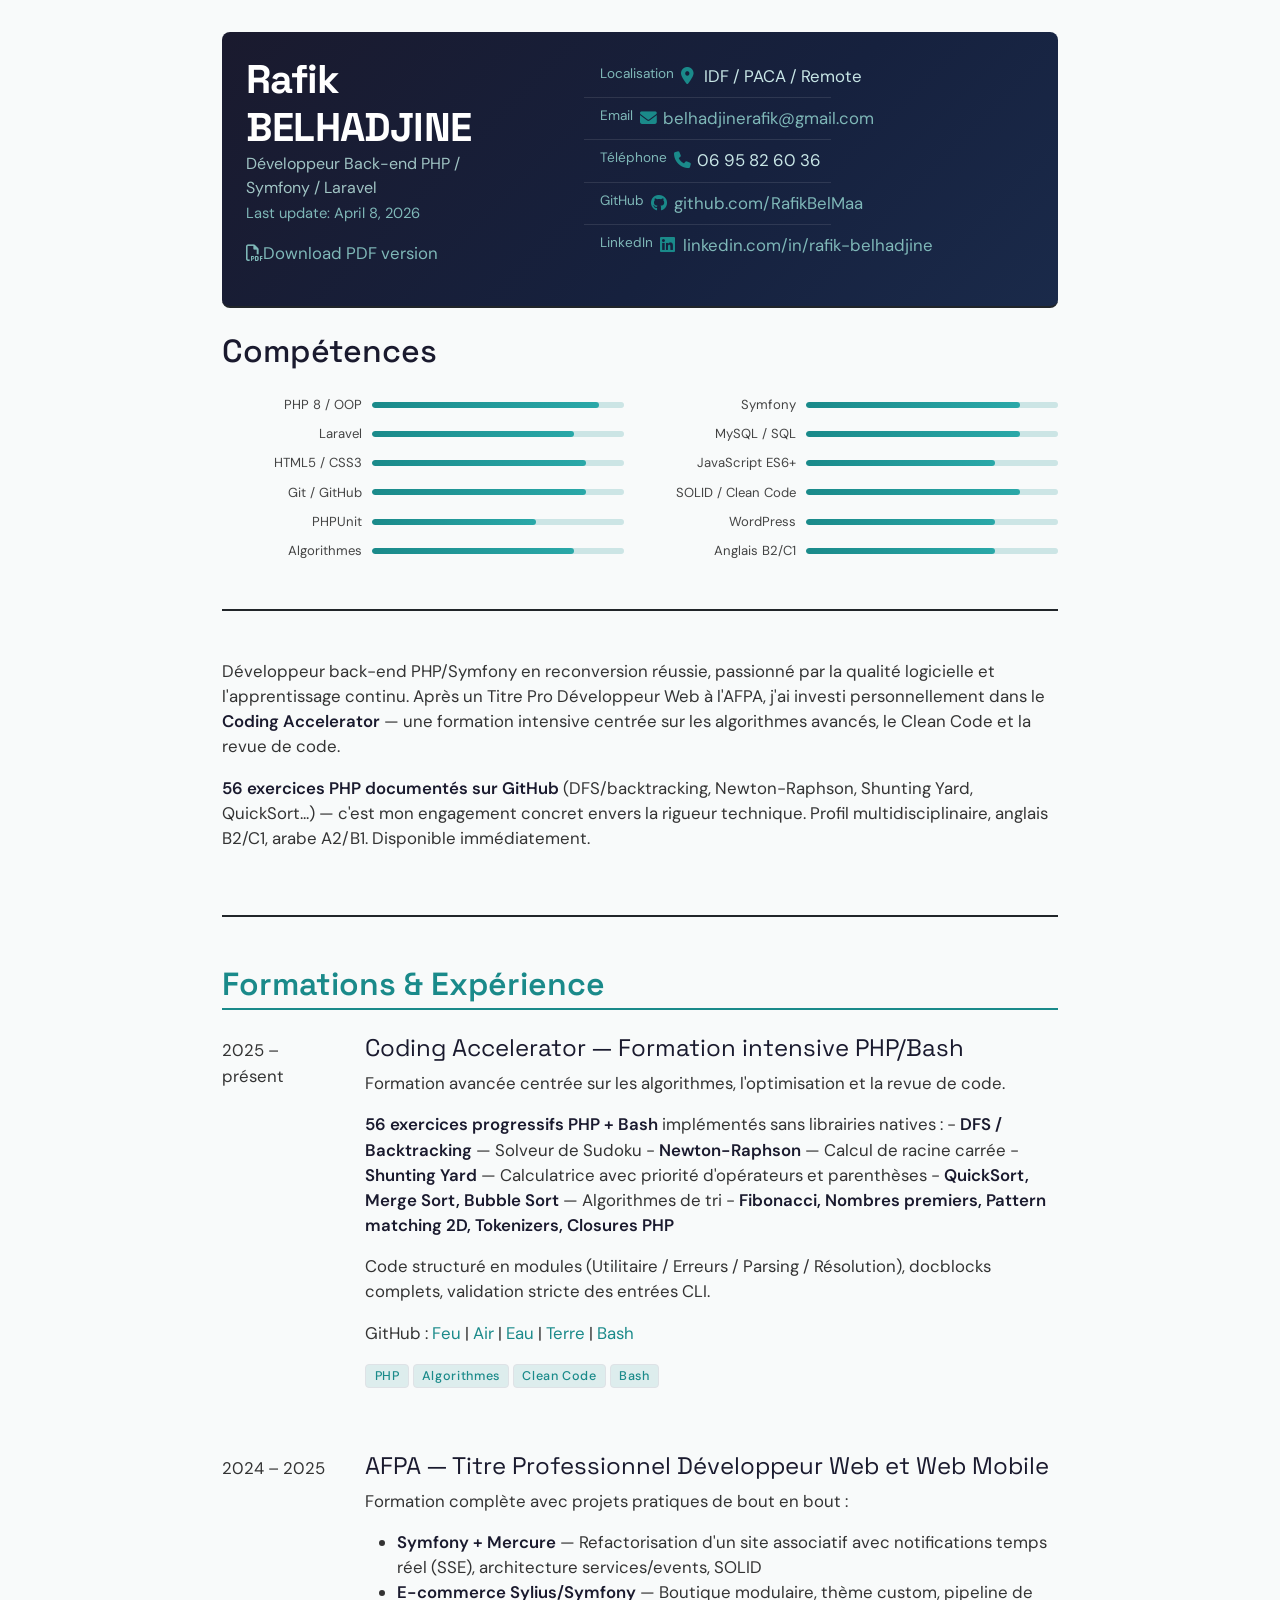
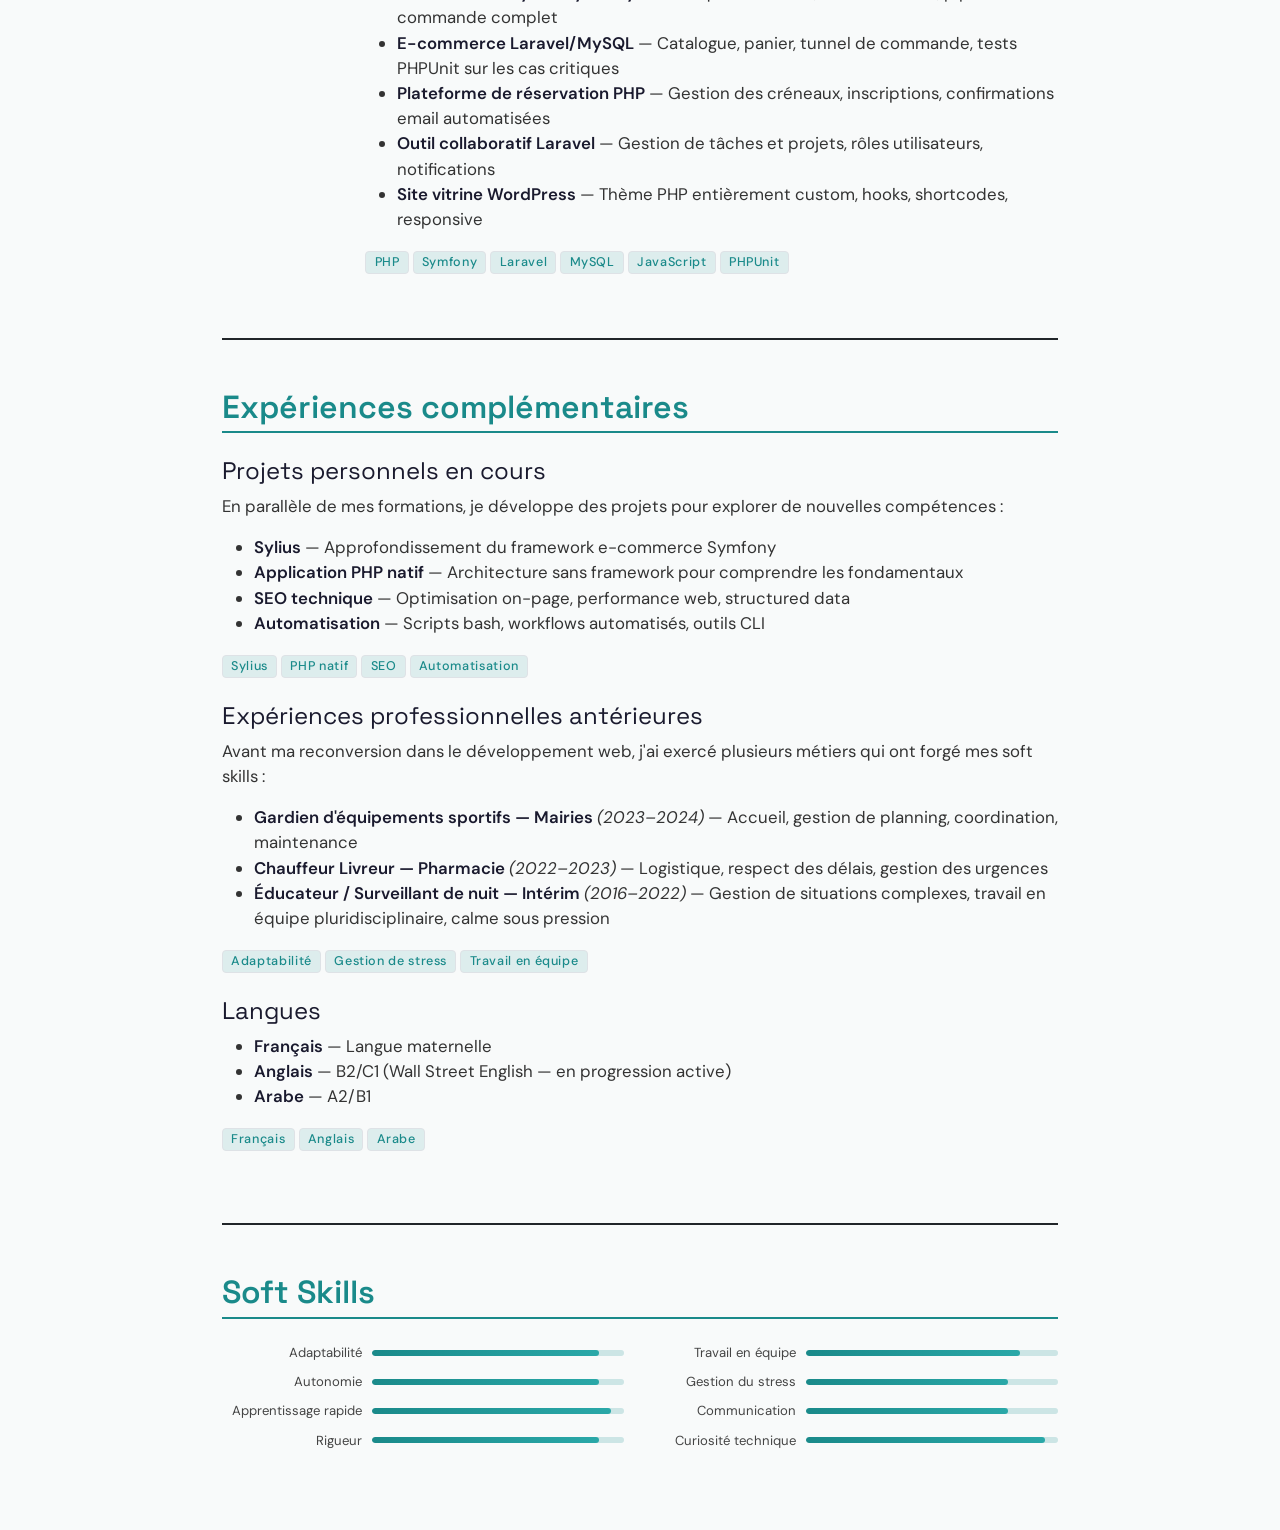
==== index.html @ 793e68f4 "Updates" ====
<!doctype html>
<html lang="en">
<head>
    <meta charset="UTF-8"/>
    <meta name="viewport" content="width=device-width, initial-scale=1">
    <title>Rafik BELHADJINE. Développeur Back-end PHP / Symfony / Laravel</title>
    <link rel="icon" href="data:image/svg+xml,<svg xmlns='http://www.w3.org/2000/svg' viewBox='0 0 100 100'><rect width='100' height='100' rx='18' fill='%231a8a8a'/><text x='50' y='72' font-size='62' font-family='Arial' font-weight='bold' fill='white' text-anchor='middle'>R</text></svg>">
    <link rel="preconnect" href="https://fonts.googleapis.com">
    <link rel="preconnect" href="https://fonts.gstatic.com" crossorigin>
    <link href="https://fonts.googleapis.com/css2?family=Roboto:wght@400;500&display=swap" rel="stylesheet">
    <link rel="stylesheet" href="https://cdn.jsdelivr.net/npm/bootstrap@5.2.0/dist/css/bootstrap.min.css">
    <link rel="stylesheet" href="https://cdnjs.cloudflare.com/ajax/libs/font-awesome/6.1.2/css/all.min.css">
    <link rel="stylesheet" href="styles.css">
    <base target="_blank">
</head>
<body>
<div class="container page">
    <div class="header-section border-bottom border-2 border-print-0 border-dark mb-5 pb-5 pb-print-0 mb-print-1">
        <div class="row">
            <div class="col-print-6 col-12 col-md-4 d-flex justify-content-between flex-column">
                <div>
                    <h1 class="mb-0">Rafik BELHADJINE</h1>
                    <div class="fs-3">Développeur Back-end PHP / Symfony / Laravel</div>
                </div>
                <div>
                    <p>
                        <time datetime="" class="small">Last update: April 8, 2026</time>
                    </p>
                    <p>
                        <span class="screen"><a href="rafik-belhadjine.developpeur-back-end-php-symfony-laravel.pdf"><i class="far fa-file-pdf"></i>Download PDF version</a></span>
                        <span class="print">Up-to-date version of CV is available at <a href="https://RafikBelMaa.github.io/cv-template"
                                                                                        class="text-nowrap"><i
                            class="fab fa-github" aria-hidden="true"></i>https://RafikBelMaa.github.io/cv-template</a></span>
                    </p>
                </div>
            </div>
            <div class="col-print-6 col-12 col-md-5 offset-lg-1 col-lg-4">
                <ul class="list-group list-group-flush">
                    <li class="list-group-item d-flex justify-content-between align-items-start">
                        <span class="text-nowrap">Localisation</span>
                        <span class="text-nowrap"><i class="fa fa-map-marker-alt fact-icon"></i>IDF / PACA / Remote</span>
                    </li>
                    <li class="list-group-item d-flex justify-content-between align-items-start">
                        <span class="text-nowrap">Email</span>
                        <span class="text-nowrap"><a href="mailto:belhadjinerafik@gmail.com"><i class="fa fa-envelope fact-icon"></i>belhadjinerafik@gmail.com</a></span>
                    </li>
                    <li class="list-group-item d-flex justify-content-between align-items-start">
                        <span class="text-nowrap">Téléphone</span>
                        <span class="text-nowrap"><i class="fa fa-phone fact-icon"></i>06 95 82 60 36</span>
                    </li>
                    <li class="list-group-item d-flex justify-content-between align-items-start">
                        <span class="text-nowrap">GitHub</span>
                        <span class="text-nowrap"><a href="https://github.com/RafikBelMaa"><i class="fa-brands fa-github fact-icon"></i>github.com/RafikBelMaa</a></span>
                    </li>
                    <li class="list-group-item d-flex justify-content-between align-items-start">
                        <span class="text-nowrap">LinkedIn</span>
                        <span class="text-nowrap"><a href="https://linkedin.com/in/rafik-belhadjine"><i class="fa-brands fa-linkedin fact-icon"></i>linkedin.com/in/rafik-belhadjine</a></span>
                    </li>
                </ul>
            </div>
        </div>
    </div>

    <div class="border-bottom border-2 border-print-0 border-dark mb-5 pb-5 pb-print-0 mb-print-1">
        <h3 class="h2 screen mb-4">Compétences</h3>
        <div class="soft-skills-grid">
            <div class="soft-skill-item">
                <small>PHP 8 / OOP</small>
                <div class="skills">
                    <div class="skills-bar" style="width: 90%"></div>
                </div>
            </div>
            <div class="soft-skill-item">
                <small>Symfony</small>
                <div class="skills">
                    <div class="skills-bar" style="width: 85%"></div>
                </div>
            </div>
            <div class="soft-skill-item">
                <small>Laravel</small>
                <div class="skills">
                    <div class="skills-bar" style="width: 80%"></div>
                </div>
            </div>
            <div class="soft-skill-item">
                <small>MySQL / SQL</small>
                <div class="skills">
                    <div class="skills-bar" style="width: 85%"></div>
                </div>
            </div>
            <div class="soft-skill-item">
                <small>HTML5 / CSS3</small>
                <div class="skills">
                    <div class="skills-bar" style="width: 85%"></div>
                </div>
            </div>
            <div class="soft-skill-item">
                <small>JavaScript ES6+</small>
                <div class="skills">
                    <div class="skills-bar" style="width: 75%"></div>
                </div>
            </div>
            <div class="soft-skill-item">
                <small>Git / GitHub</small>
                <div class="skills">
                    <div class="skills-bar" style="width: 85%"></div>
                </div>
            </div>
            <div class="soft-skill-item">
                <small>SOLID / Clean Code</small>
                <div class="skills">
                    <div class="skills-bar" style="width: 85%"></div>
                </div>
            </div>
            <div class="soft-skill-item">
                <small>PHPUnit</small>
                <div class="skills">
                    <div class="skills-bar" style="width: 65%"></div>
                </div>
            </div>
            <div class="soft-skill-item">
                <small>WordPress</small>
                <div class="skills">
                    <div class="skills-bar" style="width: 75%"></div>
                </div>
            </div>
            <div class="soft-skill-item">
                <small>Algorithmes</small>
                <div class="skills">
                    <div class="skills-bar" style="width: 80%"></div>
                </div>
            </div>
            <div class="soft-skill-item">
                <small>Anglais B2/C1</small>
                <div class="skills">
                    <div class="skills-bar" style="width: 75%"></div>
                </div>
            </div>
        </div>
    </div>

    <div class="border-bottom border-2 border-print-0 border-dark mb-5 pb-5 pb-print-0 mb-print-1">
        <p>Développeur back-end PHP/Symfony en reconversion réussie, passionné par la qualité logicielle et l&#39;apprentissage continu.
Après un Titre Pro Développeur Web à l&#39;AFPA, j&#39;ai investi personnellement dans le <strong>Coding Accelerator</strong> — une formation intensive centrée sur les algorithmes avancés, le Clean Code et la revue de code.</p>

<p><strong>56 exercices PHP documentés sur GitHub</strong> (DFS/backtracking, Newton-Raphson, Shunting Yard, QuickSort...) — c&#39;est mon engagement concret envers la rigueur technique.
Profil multidisciplinaire, anglais B2/C1, arabe A2/B1. Disponible immédiatement.</p>
    </div>

    <div class="border-bottom border-2 border-print-0 border-dark mb-5 pb-5 pb-print-0 mb-print-1">
        <h2 class="mb-4">Formations &amp; Expérience</h2>
        <div class="row d-block d-md-flex mb-5">
            <div class="col-md-2 pt-1">
                2025 – présent
            </div>
            <div class="col-md-10">
                <h3 class="fs-4 fw-normal">Coding Accelerator — Formation intensive PHP/Bash</h3>

                <div><p>Formation avancée centrée sur les algorithmes, l&#39;optimisation et la revue de code.</p>

<p><strong>56 exercices progressifs PHP + Bash</strong> implémentés sans librairies natives :
- <strong>DFS / Backtracking</strong> — Solveur de Sudoku
- <strong>Newton-Raphson</strong> — Calcul de racine carrée
- <strong>Shunting Yard</strong> — Calculatrice avec priorité d&#39;opérateurs et parenthèses
- <strong>QuickSort, Merge Sort, Bubble Sort</strong> — Algorithmes de tri
- <strong>Fibonacci, Nombres premiers, Pattern matching 2D, Tokenizers, Closures PHP</strong></p>

<p>Code structuré en modules (Utilitaire / Erreurs / Parsing / Résolution), docblocks complets, validation stricte des entrées CLI.</p>

<p>GitHub : <a href="https://github.com/RafikBelMaa/Feu">Feu</a> | <a href="https://github.com/RafikBelMaa/ca_epreuve_air">Air</a> | <a href="https://github.com/RafikBelMaa/ca_epreuve_eau">Eau</a> | <a href="https://github.com/RafikBelMaa/ca_epreuve_terre">Terre</a> | <a href="https://github.com/RafikBelMaa/ca_shellscripts">Bash</a></p></div>

                <p>
                    <span class="badge text-body border border-1">PHP</span>
                    <span class="badge text-body border border-1">Algorithmes</span>
                    <span class="badge text-body border border-1">Clean Code</span>
                    <span class="badge text-body border border-1">Bash</span>
                </p>
            </div>
        </div>
        <div class="row d-block d-md-flex">
            <div class="col-md-2 pt-1">
                2024 – 2025
            </div>
            <div class="col-md-10">
                <h3 class="fs-4 fw-normal">AFPA — Titre Professionnel Développeur Web et Web Mobile</h3>

                <div><p>Formation complète avec projets pratiques de bout en bout :</p>

<ul><li><strong>Symfony + Mercure</strong> — Refactorisation d&#39;un site associatif avec notifications temps réel (SSE), architecture services/events, SOLID</li><li><strong>E-commerce Sylius/Symfony</strong> — Boutique modulaire, thème custom, pipeline de commande complet</li><li><strong>E-commerce Laravel/MySQL</strong> — Catalogue, panier, tunnel de commande, tests PHPUnit sur les cas critiques</li><li><strong>Plateforme de réservation PHP</strong> — Gestion des créneaux, inscriptions, confirmations email automatisées</li><li><strong>Outil collaboratif Laravel</strong> — Gestion de tâches et projets, rôles utilisateurs, notifications</li><li><strong>Site vitrine WordPress</strong> — Thème PHP entièrement custom, hooks, shortcodes, responsive</li></ul></div>

                <p>
                    <span class="badge text-body border border-1">PHP</span>
                    <span class="badge text-body border border-1">Symfony</span>
                    <span class="badge text-body border border-1">Laravel</span>
                    <span class="badge text-body border border-1">MySQL</span>
                    <span class="badge text-body border border-1">JavaScript</span>
                    <span class="badge text-body border border-1">PHPUnit</span>
                </p>
            </div>
        </div>
    </div>

    <div class="border-bottom border-2 border-print-0 border-dark mb-5 pb-5 pb-print-0 mb-print-1">
        <h2 class="mb-4">Expériences complémentaires</h2>

        <div class="mb-4">
            <h3 class="fs-4 fw-normal">Projets personnels en cours</h3>

            <p>En parallèle de mes formations, je développe des projets pour explorer de nouvelles compétences :</p>

<ul><li><strong>Sylius</strong> — Approfondissement du framework e-commerce Symfony</li><li><strong>Application PHP natif</strong> — Architecture sans framework pour comprendre les fondamentaux</li><li><strong>SEO technique</strong> — Optimisation on-page, performance web, structured data</li><li><strong>Automatisation</strong> — Scripts bash, workflows automatisés, outils CLI</li></ul>

            <div>
                <span class="badge text-body border border-1">Sylius</span>
                <span class="badge text-body border border-1">PHP natif</span>
                <span class="badge text-body border border-1">SEO</span>
                <span class="badge text-body border border-1">Automatisation</span>
            </div>
        </div>
        <div class="mb-4">
            <h3 class="fs-4 fw-normal">Expériences professionnelles antérieures</h3>

            <p>Avant ma reconversion dans le développement web, j&#39;ai exercé plusieurs métiers qui ont forgé mes soft skills :</p>

<ul><li><strong>Gardien d&#39;équipements sportifs — Mairies</strong> <em>(2023–2024)</em> — Accueil, gestion de planning, coordination, maintenance</li><li><strong>Chauffeur Livreur — Pharmacie</strong> <em>(2022–2023)</em> — Logistique, respect des délais, gestion des urgences</li><li><strong>Éducateur / Surveillant de nuit — Intérim</strong> <em>(2016–2022)</em> — Gestion de situations complexes, travail en équipe pluridisciplinaire, calme sous pression</li></ul>

            <div>
                <span class="badge text-body border border-1">Adaptabilité</span>
                <span class="badge text-body border border-1">Gestion de stress</span>
                <span class="badge text-body border border-1">Travail en équipe</span>
            </div>
        </div>
        <div class="mb-4">
            <h3 class="fs-4 fw-normal">Langues</h3>

            <ul><li><strong>Français</strong> — Langue maternelle</li><li><strong>Anglais</strong> — B2/C1 (Wall Street English — en progression active)</li><li><strong>Arabe</strong> — A2/B1</li></ul>

            <div>
                <span class="badge text-body border border-1">Français</span>
                <span class="badge text-body border border-1">Anglais</span>
                <span class="badge text-body border border-1">Arabe</span>
            </div>
        </div>
    </div>

    <h2 class="mb-4">Soft Skills</h2>
    <div class="soft-skills-grid mb-5">
        <div class="soft-skill-item">
            <small>Adaptabilité</small>
            <div class="skills">
                <div class="skills-bar" style="width: 90%"></div>
            </div>
        </div>
        <div class="soft-skill-item">
            <small>Travail en équipe</small>
            <div class="skills">
                <div class="skills-bar" style="width: 85%"></div>
            </div>
        </div>
        <div class="soft-skill-item">
            <small>Autonomie</small>
            <div class="skills">
                <div class="skills-bar" style="width: 90%"></div>
            </div>
        </div>
        <div class="soft-skill-item">
            <small>Gestion du stress</small>
            <div class="skills">
                <div class="skills-bar" style="width: 80%"></div>
            </div>
        </div>
        <div class="soft-skill-item">
            <small>Apprentissage rapide</small>
            <div class="skills">
                <div class="skills-bar" style="width: 95%"></div>
            </div>
        </div>
        <div class="soft-skill-item">
            <small>Communication</small>
            <div class="skills">
                <div class="skills-bar" style="width: 80%"></div>
            </div>
        </div>
        <div class="soft-skill-item">
            <small>Rigueur</small>
            <div class="skills">
                <div class="skills-bar" style="width: 90%"></div>
            </div>
        </div>
        <div class="soft-skill-item">
            <small>Curiosité technique</small>
            <div class="skills">
                <div class="skills-bar" style="width: 95%"></div>
            </div>
        </div>
    </div>
</div>
</body>
</html>
---- styles.css ----
/* =====================================================
   Rafik BELHADJINE — CV en ligne
   Couleurs : Teal #1a8a8a + Violet #6b35b8 + Dark header
   ===================================================== */

@import url('https://fonts.googleapis.com/css2?family=Space+Grotesk:wght@400;600;700&family=DM+Sans:wght@300;400;500;600&display=swap');

:root {
    --bs-font-sans-serif: 'DM Sans', 'Roboto', sans-serif;
    --bs-body-font-weight: 400;
    --bs-body-color: #333333;
    --bs-body-color-rgb: 51, 51, 51;
    --light-color: #c8e6e6;
    --dark-color: #1a8a8a;
    --bs-primary: #1a8a8a;
    --bs-body-font-size: 1.05rem;
    --accent-gradient: linear-gradient(135deg, #1a8a8a, #6b35b8);
}

/* === TYPOGRAPHIE === */
h1 {
    font-family: 'Space Grotesk', sans-serif;
    font-weight: 700;
    letter-spacing: -0.02em;
}

h2 {
    font-family: 'Space Grotesk', sans-serif;
    font-weight: 600;
    color: #1a8a8a !important;
    border-bottom: 2px solid #1a8a8a;
    padding-bottom: 0.3rem;
}

h3 {
    font-family: 'Space Grotesk', sans-serif;
    font-weight: 600;
    color: #1a1a2e !important;
}

h4 {
    color: #6b35b8 !important;
    font-weight: 500;
}

/* === HEADER — DARK BACKGROUND === */
.header-section {
    background: linear-gradient(135deg, #1a1a2e 0%, #16213e 60%, #1a2a4a 100%) !important;
    border-radius: 8px !important;
    padding: 1.5rem !important;
    margin-bottom: 1.5rem !important;
}

/* Nom dans le header */
.header-section h1 {
    color: #ffffff !important;
}

/* Titre sous le nom (fs-3) */
.header-section .fs-3 {
    color: #a0c4c4 !important;
    font-size: 1rem !important;
}

/* Liens et texte dans le header */
.header-section p,
.header-section .small,
.header-section a {
    color: #7fb8b8 !important;
}

/* Facts dans le header */
.header-section .list-group-item {
    background: transparent !important;
    border-color: rgba(255,255,255,0.1) !important;
    color: #c8e6e6;
}

.header-section .list-group-item .text-nowrap:first-child {
    color: #7fb8b8;
    font-size: 0.85rem;
}

/* === BARRE DE GRADIENT SOUS LE NOM === */
.header-accent {
    height: 3px;
    background: var(--accent-gradient);
    border-radius: 2px;
    margin: 0.5rem 0 1rem 0;
}

/* === FACTS (contacts) === */
.fact-icon {
    width: 1em;
    color: #1a8a8a;
    margin-left: 0.4rem;
    margin-right: 0.4rem;
}

dt {
    color: #6b35b8;
    font-weight: 600;
    font-size: 0.9rem;
}

dd a {
    color: #1a8a8a !important;
    text-decoration: none;
    transition: color 0.2s;
}

dd a:hover {
    color: #6b35b8 !important;
}

/* === SKILLS BARS === */
.skills {
    flex: 1;
    height: 6px;
    background: #cce5e5;
    border-radius: 3px;
    overflow: hidden;
}

.skills-bar {
    height: 100%;
    background: linear-gradient(to right, #1a8a8a, #2aa8a8);
    border-radius: 3px;
}

/* === SOFT SKILLS GRID === */
.soft-skills-grid {
    display: grid;
    grid-template-columns: repeat(2, 1fr);
    gap: 0.6rem 2rem;
}

.soft-skill-item {
    display: flex;
    align-items: center;
    gap: 0.6rem;
}

.soft-skill-item small {
    min-width: 140px;
    text-align: right;
    font-size: 0.82rem;
    color: #444;
}

/* === BADGES (skill tags) === */
.badge {
    font-weight: 500;
    letter-spacing: 0.04rem;
    background-color: rgba(26, 138, 138, 0.12) !important;
    color: #1a8a8a !important;
    border: 1px solid rgba(26, 138, 138, 0.3);
    border-radius: 4px;
}

/* === LINKS === */
a {
    color: #1a8a8a;
    text-decoration: none;
    word-break: break-word;
}

a:hover {
    color: #6b35b8;
    text-decoration: underline;
}

/* === CARDS === */
.card {
    border: none !important;
    border-left: 3px solid #1a8a8a !important;
    border-radius: 6px !important;
    box-shadow: 0 1px 6px rgba(26, 138, 138, 0.08);
    margin-bottom: 1rem;
}

/* === PERIOD (dates) === */
.text-muted {
    color: #6b35b8 !important;
    font-weight: 500;
}

/* === BODY === */
body {
    background-color: #f8fafa;
    color: #333;
}

.page {
    max-width: 900px;
    margin: 0 auto;
}

/* === PRINT === */
@media print {
    :root {
        --bs-body-color: #000;
    }

    body {
        font-size: 0.7rem;
        background: white;
    }

    a {
        text-decoration: underline;
    }

    .page {
        min-width: 100%;
    }

    .screen {
        display: none;
    }

    .card {
        border: none !important;
        border-left: 2px solid #1a8a8a !important;
    }

    .card-body {
        padding: 0;
    }

    .badge {
        border: 0.07rem solid #1a8a8a;
        color: #1a8a8a !important;
        background-color: transparent !important;
    }

    h2 {
        color: #1a8a8a !important;
    }

    .col-print-1 {
        flex: 0 0 8.333333%;
        max-width: 8.333333%;
    }

    .col-print-6 {
        flex: 0 0 50%;
        max-width: 50%;
    }

    .border-print-0 {
        border-width: 0 !important;
    }

    .pb-print-0 {
        padding-bottom: 0 !important;
    }

    .mb-print-1 {
        margin-bottom: 1rem !important;
    }
}

@media not print {
    .page {
        padding: 2rem;
    }

    .print {
        display: none;
    }

    h2 {
        margin-top: 2rem;
        margin-bottom: 1rem;
    }

    dt {
        font-weight: 600;
    }

    strong {
        font-weight: 600;
        color: #1a1a2e;
    }
}

@page {
    size: auto;
    margin: 10mm;
}
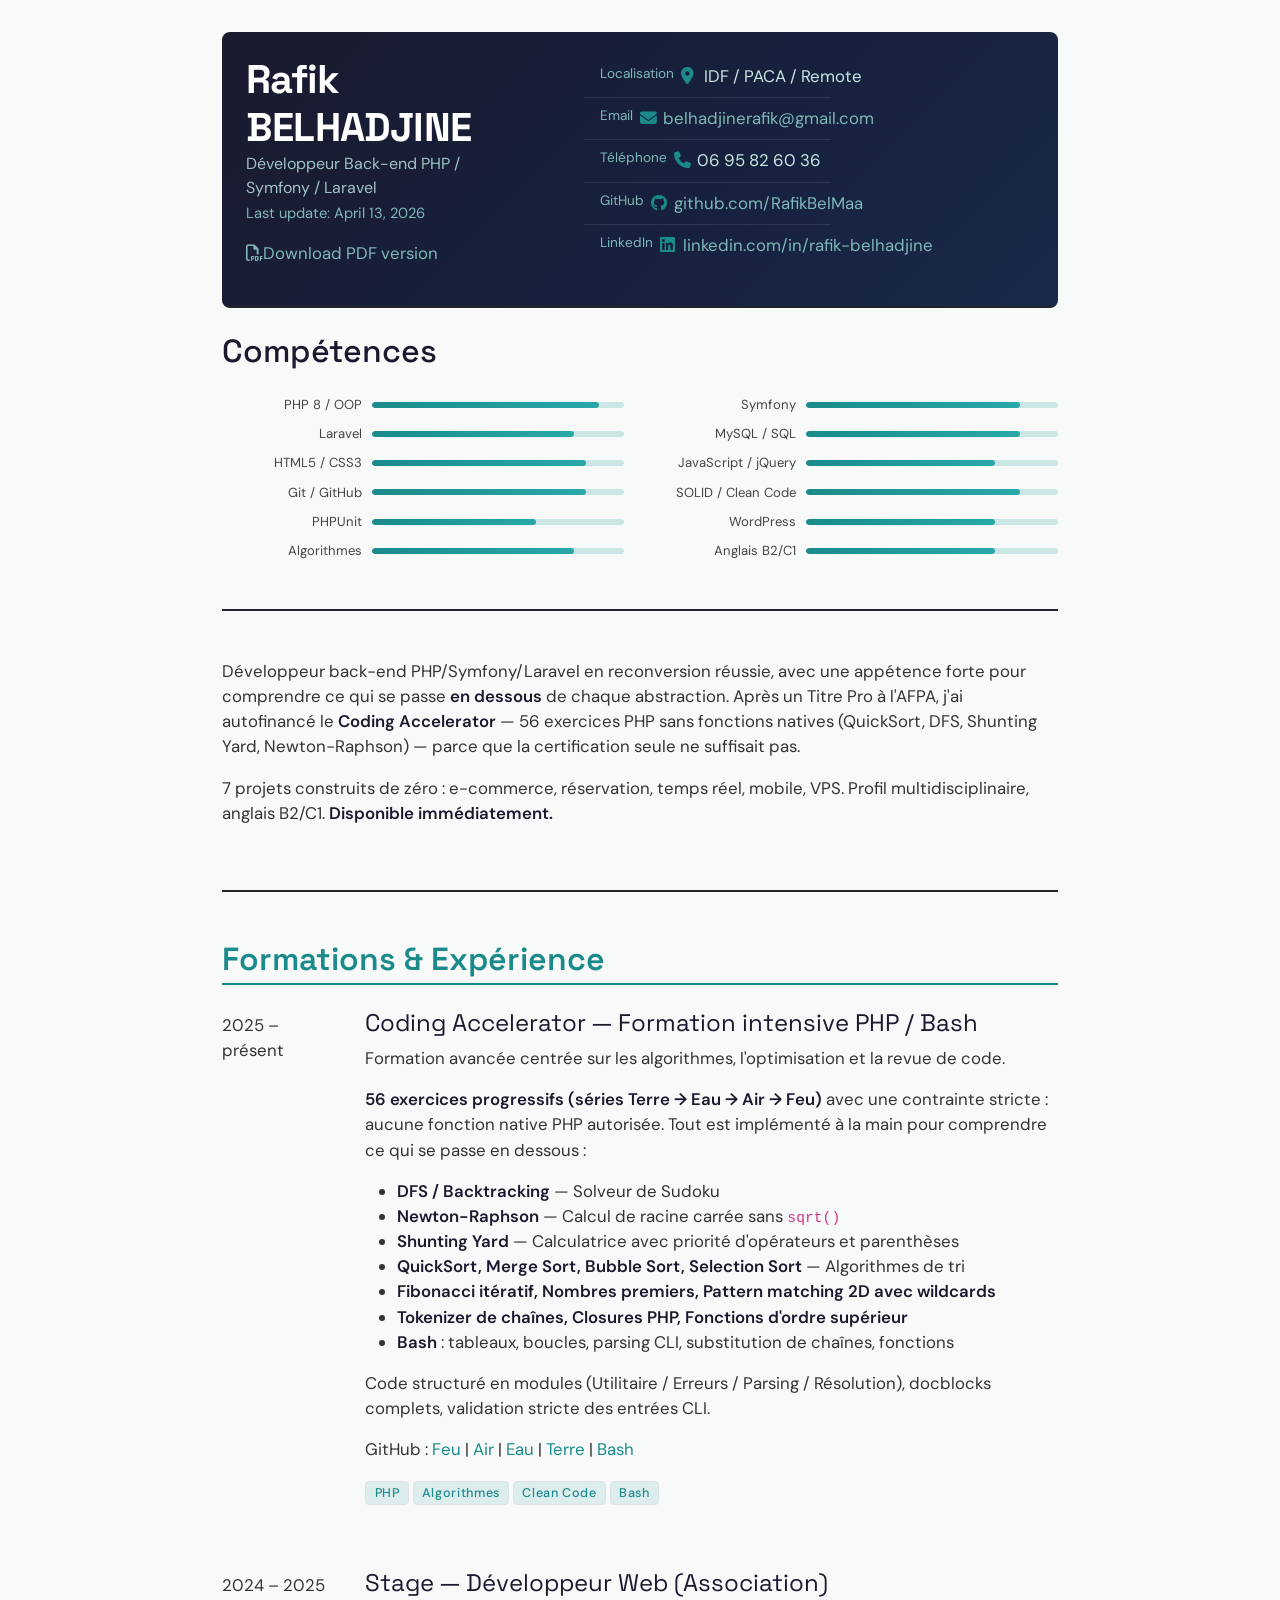
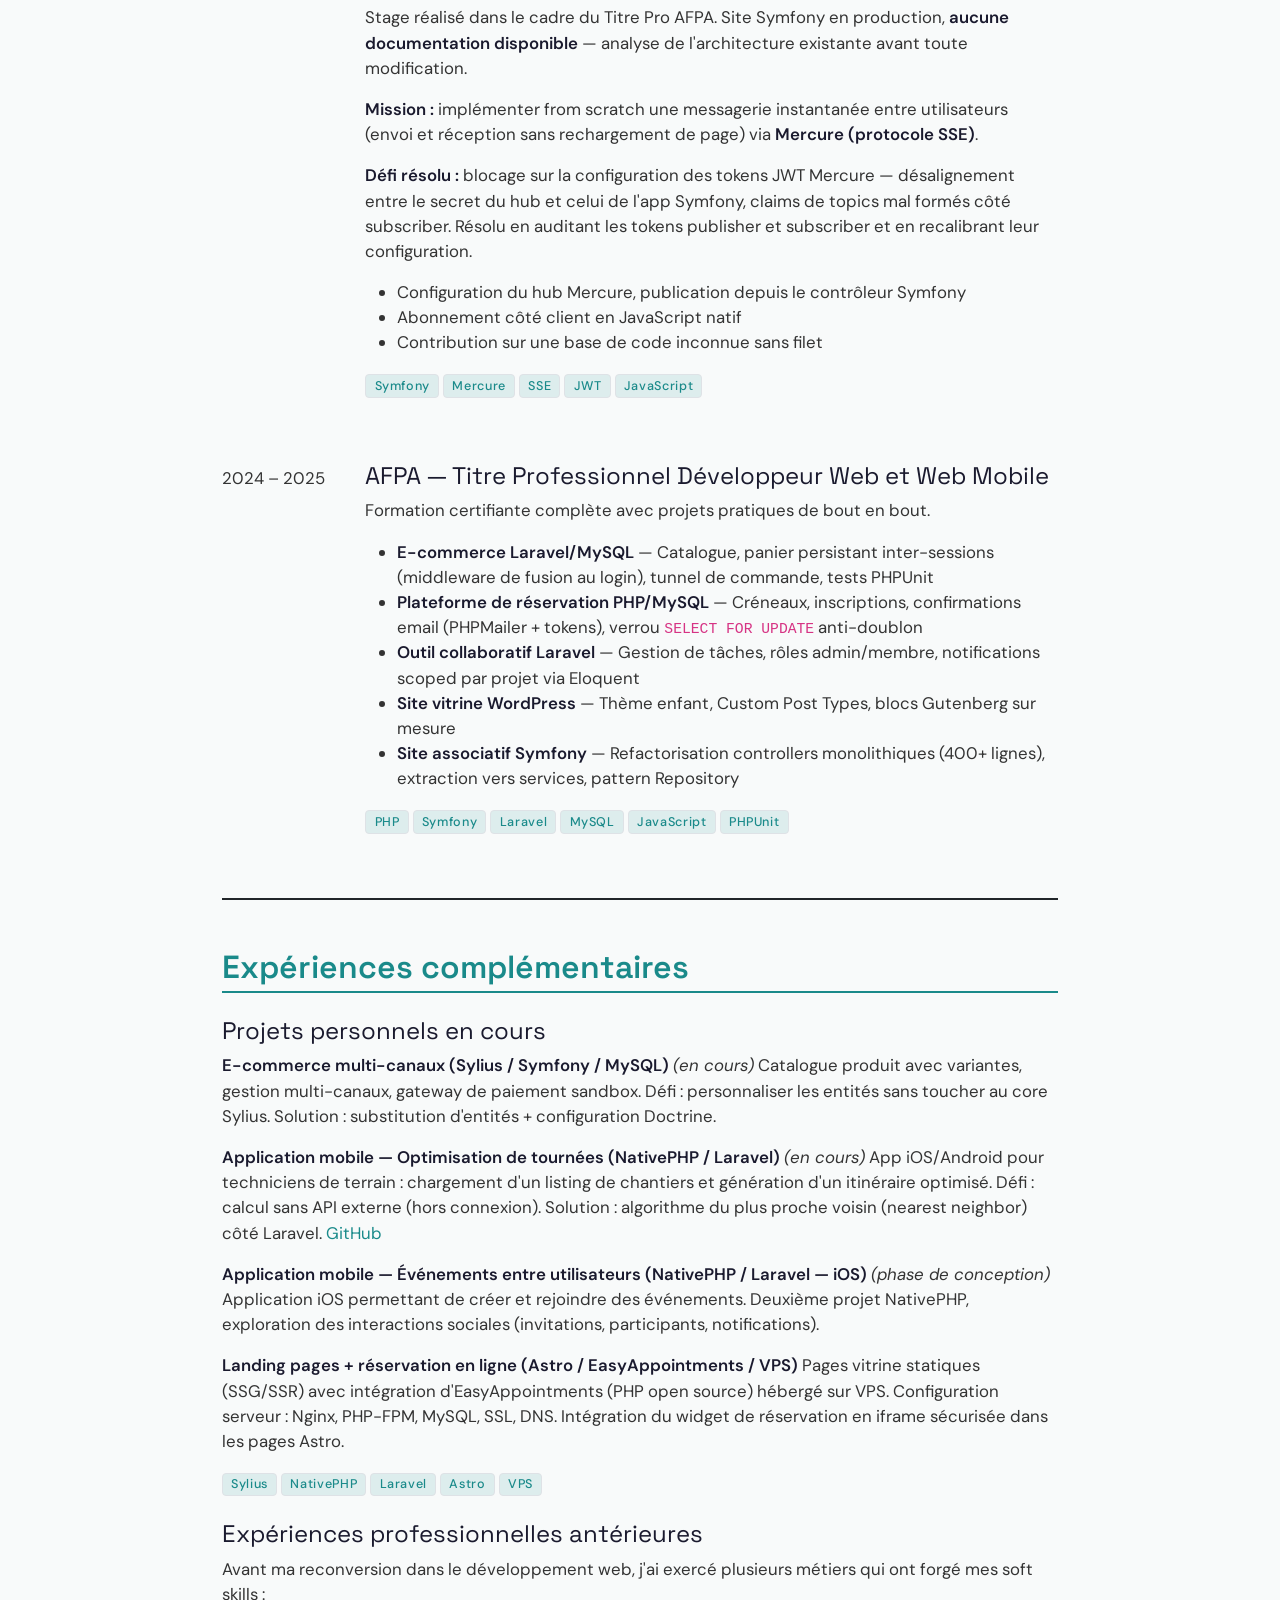
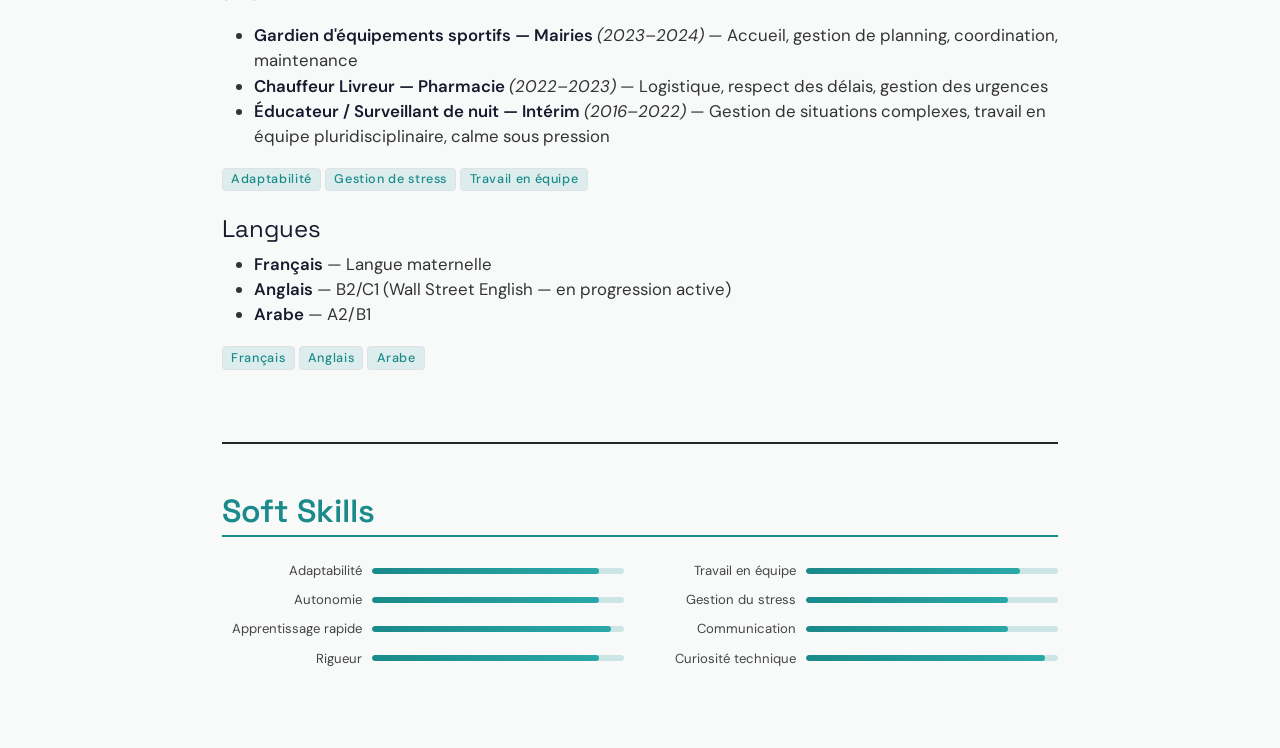
==== commit 7e9fb6d8: "Updates" ====
--- a/index.html
+++ b/index.html
@@ -24,7 +24,7 @@
                 </div>
                 <div>
                     <p>
-                        <time datetime="" class="small">Last update: April 8, 2026</time>
+                        <time datetime="" class="small">Last update: April 13, 2026</time>
                     </p>
                     <p>
                         <span class="screen"><a href="rafik-belhadjine.developpeur-back-end-php-symfony-laravel.pdf"><i class="far fa-file-pdf"></i>Download PDF version</a></span>
@@ -95,7 +95,7 @@
                 </div>
             </div>
             <div class="soft-skill-item">
-                <small>JavaScript ES6+</small>
+                <small>JavaScript / jQuery</small>
                 <div class="skills">
                     <div class="skills-bar" style="width: 75%"></div>
                 </div>
@@ -140,11 +140,10 @@
     </div>
 
     <div class="border-bottom border-2 border-print-0 border-dark mb-5 pb-5 pb-print-0 mb-print-1">
-        <p>Développeur back-end PHP/Symfony en reconversion réussie, passionné par la qualité logicielle et l&#39;apprentissage continu.
-Après un Titre Pro Développeur Web à l&#39;AFPA, j&#39;ai investi personnellement dans le <strong>Coding Accelerator</strong> — une formation intensive centrée sur les algorithmes avancés, le Clean Code et la revue de code.</p>
-
-<p><strong>56 exercices PHP documentés sur GitHub</strong> (DFS/backtracking, Newton-Raphson, Shunting Yard, QuickSort...) — c&#39;est mon engagement concret envers la rigueur technique.
-Profil multidisciplinaire, anglais B2/C1, arabe A2/B1. Disponible immédiatement.</p>
+        <p>Développeur back-end PHP/Symfony/Laravel en reconversion réussie, avec une appétence forte pour comprendre ce qui se passe <strong>en dessous</strong> de chaque abstraction.
+Après un Titre Pro à l&#39;AFPA, j&#39;ai autofinancé le <strong>Coding Accelerator</strong> — 56 exercices PHP sans fonctions natives (QuickSort, DFS, Shunting Yard, Newton-Raphson) — parce que la certification seule ne suffisait pas.</p>
+
+<p>7 projets construits de zéro : e-commerce, réservation, temps réel, mobile, VPS. Profil multidisciplinaire, anglais B2/C1. <strong>Disponible immédiatement.</strong></p>
     </div>
 
     <div class="border-bottom border-2 border-print-0 border-dark mb-5 pb-5 pb-print-0 mb-print-1">
@@ -154,16 +153,13 @@
                 2025 – présent
             </div>
             <div class="col-md-10">
-                <h3 class="fs-4 fw-normal">Coding Accelerator — Formation intensive PHP/Bash</h3>
+                <h3 class="fs-4 fw-normal">Coding Accelerator — Formation intensive PHP / Bash</h3>
 
                 <div><p>Formation avancée centrée sur les algorithmes, l&#39;optimisation et la revue de code.</p>
 
-<p><strong>56 exercices progressifs PHP + Bash</strong> implémentés sans librairies natives :
-- <strong>DFS / Backtracking</strong> — Solveur de Sudoku
-- <strong>Newton-Raphson</strong> — Calcul de racine carrée
-- <strong>Shunting Yard</strong> — Calculatrice avec priorité d&#39;opérateurs et parenthèses
-- <strong>QuickSort, Merge Sort, Bubble Sort</strong> — Algorithmes de tri
-- <strong>Fibonacci, Nombres premiers, Pattern matching 2D, Tokenizers, Closures PHP</strong></p>
+<p><strong>56 exercices progressifs (séries Terre → Eau → Air → Feu)</strong> avec une contrainte stricte : aucune fonction native PHP autorisée. Tout est implémenté à la main pour comprendre ce qui se passe en dessous :</p>
+
+<ul><li><strong>DFS / Backtracking</strong> — Solveur de Sudoku</li><li><strong>Newton-Raphson</strong> — Calcul de racine carrée sans <code>sqrt()</code></li><li><strong>Shunting Yard</strong> — Calculatrice avec priorité d&#39;opérateurs et parenthèses</li><li><strong>QuickSort, Merge Sort, Bubble Sort, Selection Sort</strong> — Algorithmes de tri</li><li><strong>Fibonacci itératif, Nombres premiers, Pattern matching 2D avec wildcards</strong></li><li><strong>Tokenizer de chaînes, Closures PHP, Fonctions d&#39;ordre supérieur</strong></li><li><strong>Bash</strong> : tableaux, boucles, parsing CLI, substitution de chaînes, fonctions</li></ul>
 
 <p>Code structuré en modules (Utilitaire / Erreurs / Parsing / Résolution), docblocks complets, validation stricte des entrées CLI.</p>
 
@@ -177,6 +173,30 @@
                 </p>
             </div>
         </div>
+        <div class="row d-block d-md-flex mb-5">
+            <div class="col-md-2 pt-1">
+                2024 – 2025
+            </div>
+            <div class="col-md-10">
+                <h3 class="fs-4 fw-normal">Stage — Développeur Web (Association)</h3>
+
+                <div><p>Stage réalisé dans le cadre du Titre Pro AFPA. Site Symfony en production, <strong>aucune documentation disponible</strong> — analyse de l&#39;architecture existante avant toute modification.</p>
+
+<p><strong>Mission :</strong> implémenter from scratch une messagerie instantanée entre utilisateurs (envoi et réception sans rechargement de page) via <strong>Mercure (protocole SSE)</strong>.</p>
+
+<p><strong>Défi résolu :</strong> blocage sur la configuration des tokens JWT Mercure — désalignement entre le secret du hub et celui de l&#39;app Symfony, claims de topics mal formés côté subscriber. Résolu en auditant les tokens publisher et subscriber et en recalibrant leur configuration.</p>
+
+<ul><li>Configuration du hub Mercure, publication depuis le contrôleur Symfony</li><li>Abonnement côté client en JavaScript natif</li><li>Contribution sur une base de code inconnue sans filet</li></ul></div>
+
+                <p>
+                    <span class="badge text-body border border-1">Symfony</span>
+                    <span class="badge text-body border border-1">Mercure</span>
+                    <span class="badge text-body border border-1">SSE</span>
+                    <span class="badge text-body border border-1">JWT</span>
+                    <span class="badge text-body border border-1">JavaScript</span>
+                </p>
+            </div>
+        </div>
         <div class="row d-block d-md-flex">
             <div class="col-md-2 pt-1">
                 2024 – 2025
@@ -184,9 +204,9 @@
             <div class="col-md-10">
                 <h3 class="fs-4 fw-normal">AFPA — Titre Professionnel Développeur Web et Web Mobile</h3>
 
-                <div><p>Formation complète avec projets pratiques de bout en bout :</p>
-
-<ul><li><strong>Symfony + Mercure</strong> — Refactorisation d&#39;un site associatif avec notifications temps réel (SSE), architecture services/events, SOLID</li><li><strong>E-commerce Sylius/Symfony</strong> — Boutique modulaire, thème custom, pipeline de commande complet</li><li><strong>E-commerce Laravel/MySQL</strong> — Catalogue, panier, tunnel de commande, tests PHPUnit sur les cas critiques</li><li><strong>Plateforme de réservation PHP</strong> — Gestion des créneaux, inscriptions, confirmations email automatisées</li><li><strong>Outil collaboratif Laravel</strong> — Gestion de tâches et projets, rôles utilisateurs, notifications</li><li><strong>Site vitrine WordPress</strong> — Thème PHP entièrement custom, hooks, shortcodes, responsive</li></ul></div>
+                <div><p>Formation certifiante complète avec projets pratiques de bout en bout.</p>
+
+<ul><li><strong>E-commerce Laravel/MySQL</strong> — Catalogue, panier persistant inter-sessions (middleware de fusion au login), tunnel de commande, tests PHPUnit</li><li><strong>Plateforme de réservation PHP/MySQL</strong> — Créneaux, inscriptions, confirmations email (PHPMailer + tokens), verrou <code>SELECT FOR UPDATE</code> anti-doublon</li><li><strong>Outil collaboratif Laravel</strong> — Gestion de tâches, rôles admin/membre, notifications scoped par projet via Eloquent</li><li><strong>Site vitrine WordPress</strong> — Thème enfant, Custom Post Types, blocs Gutenberg sur mesure</li><li><strong>Site associatif Symfony</strong> — Refactorisation controllers monolithiques (400+ lignes), extraction vers services, pattern Repository</li></ul></div>
 
                 <p>
                     <span class="badge text-body border border-1">PHP</span>
@@ -206,15 +226,25 @@
         <div class="mb-4">
             <h3 class="fs-4 fw-normal">Projets personnels en cours</h3>
 
-            <p>En parallèle de mes formations, je développe des projets pour explorer de nouvelles compétences :</p>
-
-<ul><li><strong>Sylius</strong> — Approfondissement du framework e-commerce Symfony</li><li><strong>Application PHP natif</strong> — Architecture sans framework pour comprendre les fondamentaux</li><li><strong>SEO technique</strong> — Optimisation on-page, performance web, structured data</li><li><strong>Automatisation</strong> — Scripts bash, workflows automatisés, outils CLI</li></ul>
+            <p><strong>E-commerce multi-canaux (Sylius / Symfony / MySQL)</strong> <em>(en cours)</em>
+Catalogue produit avec variantes, gestion multi-canaux, gateway de paiement sandbox. Défi : personnaliser les entités sans toucher au core Sylius. Solution : substitution d&#39;entités + configuration Doctrine.</p>
+
+<p><strong>Application mobile — Optimisation de tournées (NativePHP / Laravel)</strong> <em>(en cours)</em>
+App iOS/Android pour techniciens de terrain : chargement d&#39;un listing de chantiers et génération d&#39;un itinéraire optimisé. Défi : calcul sans API externe (hors connexion). Solution : algorithme du plus proche voisin (nearest neighbor) côté Laravel.
+<a href="https://github.com/RafikBelMaa">GitHub</a></p>
+
+<p><strong>Application mobile — Événements entre utilisateurs (NativePHP / Laravel — iOS)</strong> <em>(phase de conception)</em>
+Application iOS permettant de créer et rejoindre des événements. Deuxième projet NativePHP, exploration des interactions sociales (invitations, participants, notifications).</p>
+
+<p><strong>Landing pages + réservation en ligne (Astro / EasyAppointments / VPS)</strong>
+Pages vitrine statiques (SSG/SSR) avec intégration d&#39;EasyAppointments (PHP open source) hébergé sur VPS. Configuration serveur : Nginx, PHP-FPM, MySQL, SSL, DNS. Intégration du widget de réservation en iframe sécurisée dans les pages Astro.</p>
 
             <div>
                 <span class="badge text-body border border-1">Sylius</span>
-                <span class="badge text-body border border-1">PHP natif</span>
-                <span class="badge text-body border border-1">SEO</span>
-                <span class="badge text-body border border-1">Automatisation</span>
+                <span class="badge text-body border border-1">NativePHP</span>
+                <span class="badge text-body border border-1">Laravel</span>
+                <span class="badge text-body border border-1">Astro</span>
+                <span class="badge text-body border border-1">VPS</span>
             </div>
         </div>
         <div class="mb-4">
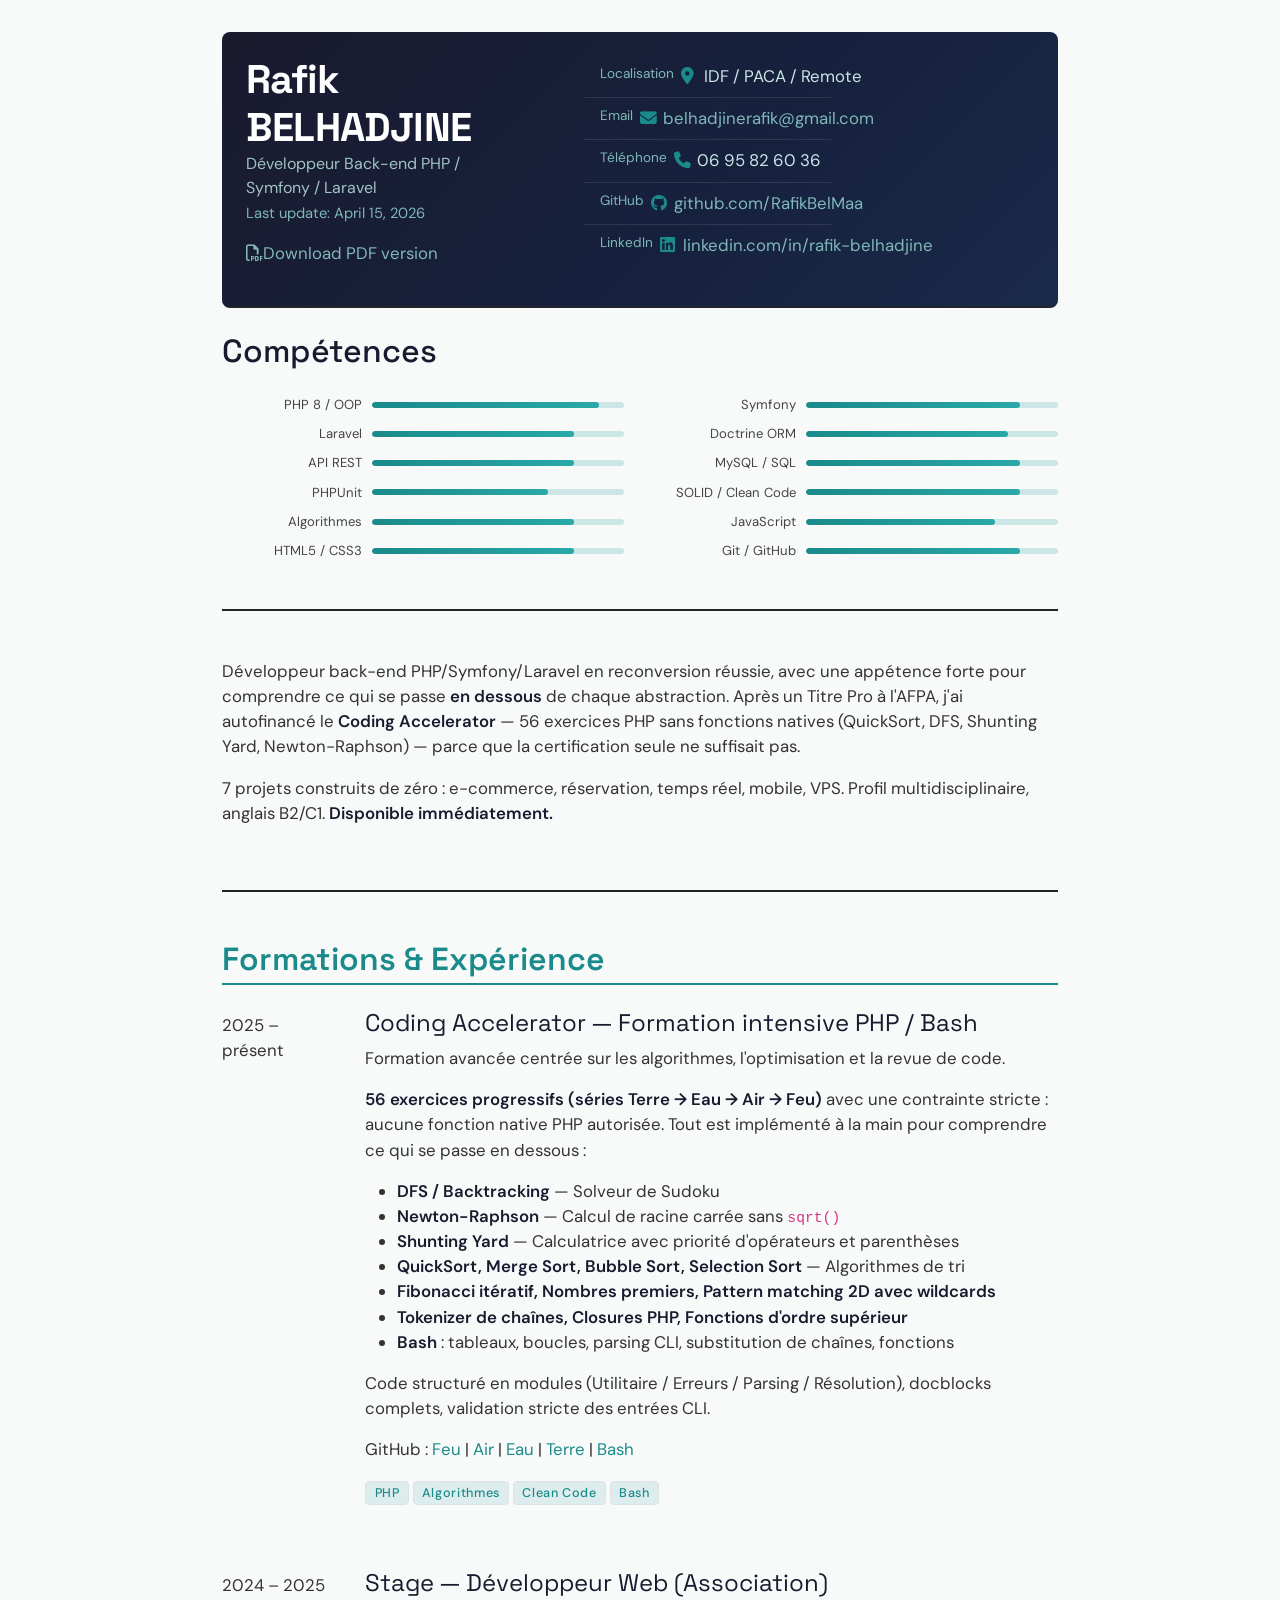
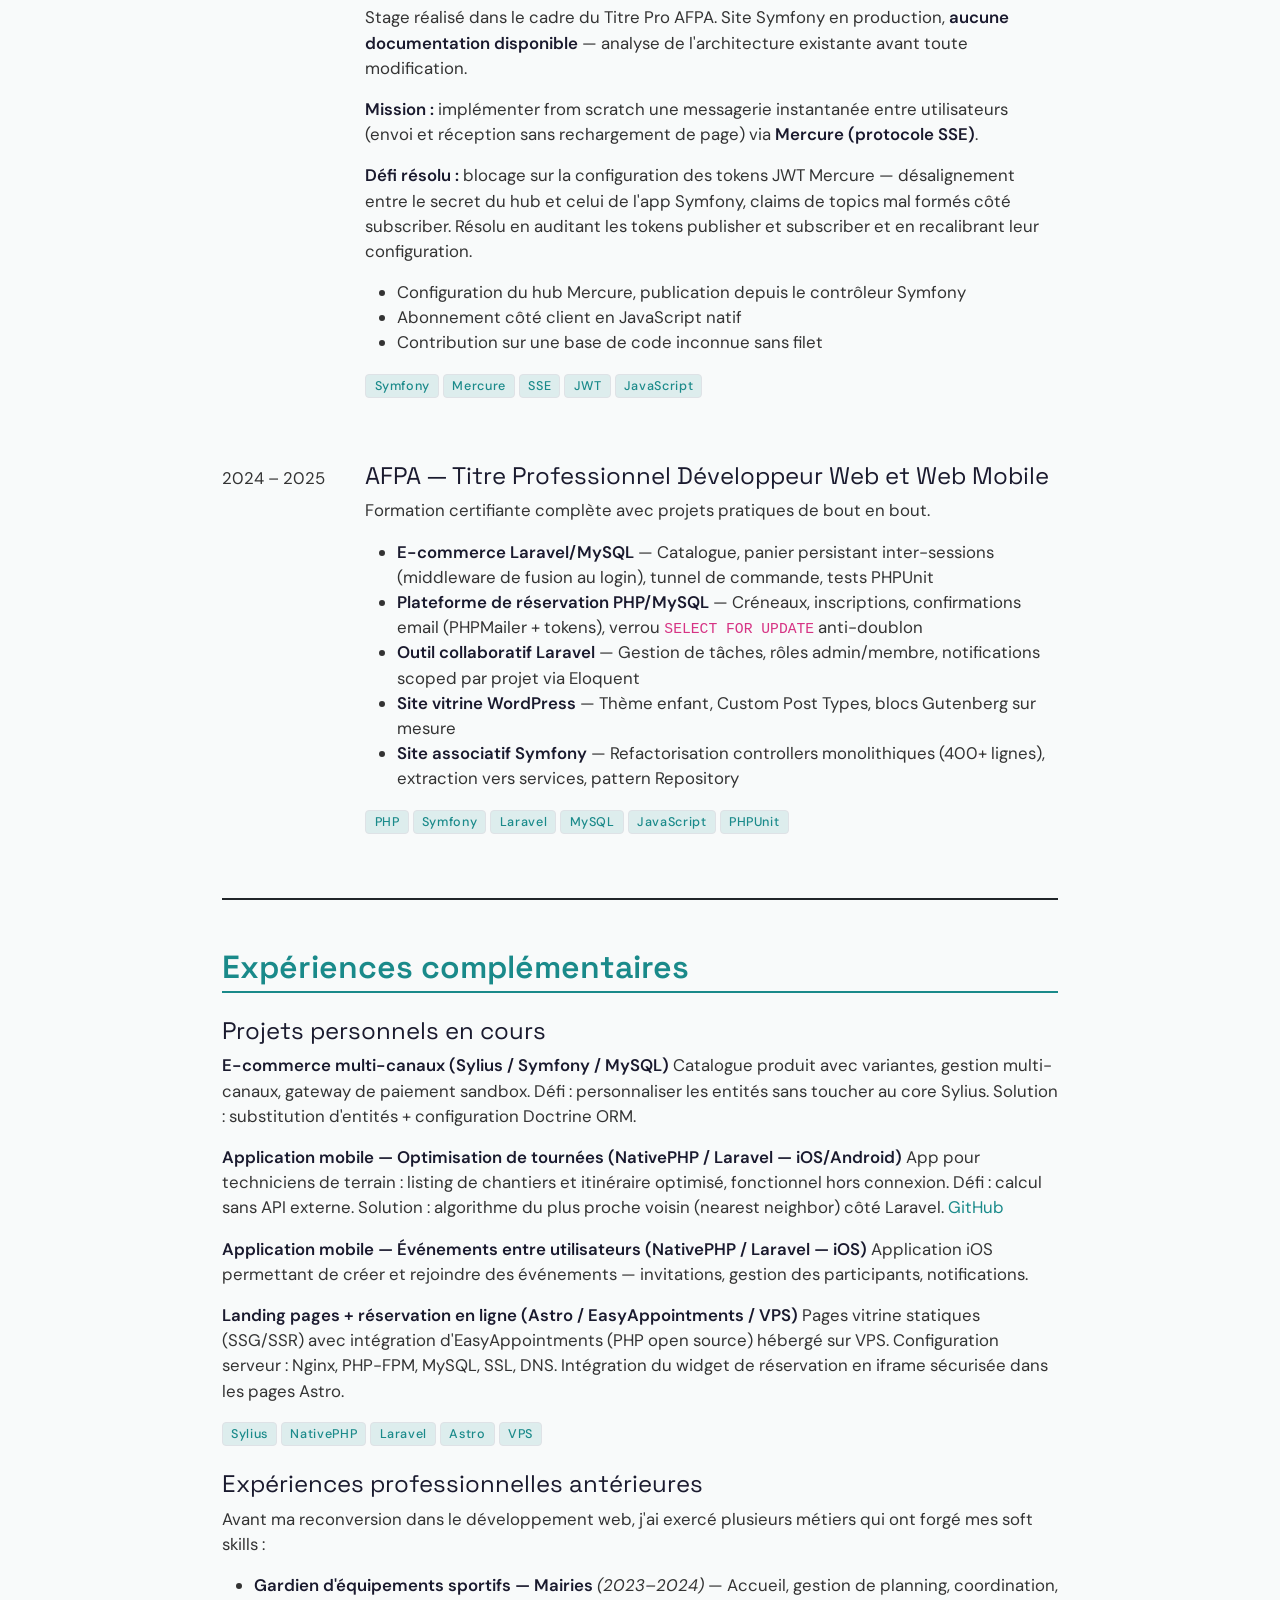
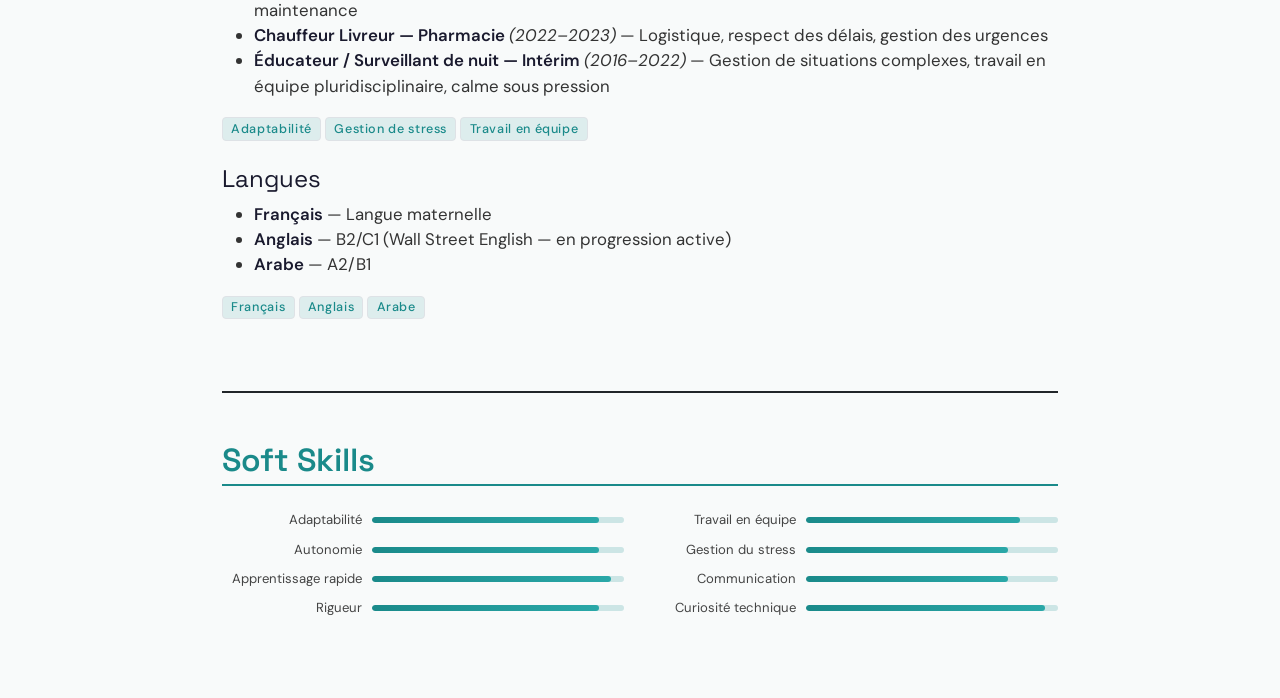
==== commit 16ef0148: "Updates" ====
--- a/index.html
+++ b/index.html
@@ -24,7 +24,7 @@
                 </div>
                 <div>
                     <p>
-                        <time datetime="" class="small">Last update: April 13, 2026</time>
+                        <time datetime="" class="small">Last update: April 15, 2026</time>
                     </p>
                     <p>
                         <span class="screen"><a href="rafik-belhadjine.developpeur-back-end-php-symfony-laravel.pdf"><i class="far fa-file-pdf"></i>Download PDF version</a></span>
@@ -83,57 +83,57 @@
                 </div>
             </div>
             <div class="soft-skill-item">
+                <small>Doctrine ORM</small>
+                <div class="skills">
+                    <div class="skills-bar" style="width: 80%"></div>
+                </div>
+            </div>
+            <div class="soft-skill-item">
+                <small>API REST</small>
+                <div class="skills">
+                    <div class="skills-bar" style="width: 80%"></div>
+                </div>
+            </div>
+            <div class="soft-skill-item">
                 <small>MySQL / SQL</small>
                 <div class="skills">
                     <div class="skills-bar" style="width: 85%"></div>
                 </div>
             </div>
             <div class="soft-skill-item">
+                <small>PHPUnit</small>
+                <div class="skills">
+                    <div class="skills-bar" style="width: 70%"></div>
+                </div>
+            </div>
+            <div class="soft-skill-item">
+                <small>SOLID / Clean Code</small>
+                <div class="skills">
+                    <div class="skills-bar" style="width: 85%"></div>
+                </div>
+            </div>
+            <div class="soft-skill-item">
+                <small>Algorithmes</small>
+                <div class="skills">
+                    <div class="skills-bar" style="width: 80%"></div>
+                </div>
+            </div>
+            <div class="soft-skill-item">
+                <small>JavaScript</small>
+                <div class="skills">
+                    <div class="skills-bar" style="width: 75%"></div>
+                </div>
+            </div>
+            <div class="soft-skill-item">
                 <small>HTML5 / CSS3</small>
                 <div class="skills">
+                    <div class="skills-bar" style="width: 80%"></div>
+                </div>
+            </div>
+            <div class="soft-skill-item">
+                <small>Git / GitHub</small>
+                <div class="skills">
                     <div class="skills-bar" style="width: 85%"></div>
-                </div>
-            </div>
-            <div class="soft-skill-item">
-                <small>JavaScript / jQuery</small>
-                <div class="skills">
-                    <div class="skills-bar" style="width: 75%"></div>
-                </div>
-            </div>
-            <div class="soft-skill-item">
-                <small>Git / GitHub</small>
-                <div class="skills">
-                    <div class="skills-bar" style="width: 85%"></div>
-                </div>
-            </div>
-            <div class="soft-skill-item">
-                <small>SOLID / Clean Code</small>
-                <div class="skills">
-                    <div class="skills-bar" style="width: 85%"></div>
-                </div>
-            </div>
-            <div class="soft-skill-item">
-                <small>PHPUnit</small>
-                <div class="skills">
-                    <div class="skills-bar" style="width: 65%"></div>
-                </div>
-            </div>
-            <div class="soft-skill-item">
-                <small>WordPress</small>
-                <div class="skills">
-                    <div class="skills-bar" style="width: 75%"></div>
-                </div>
-            </div>
-            <div class="soft-skill-item">
-                <small>Algorithmes</small>
-                <div class="skills">
-                    <div class="skills-bar" style="width: 80%"></div>
-                </div>
-            </div>
-            <div class="soft-skill-item">
-                <small>Anglais B2/C1</small>
-                <div class="skills">
-                    <div class="skills-bar" style="width: 75%"></div>
                 </div>
             </div>
         </div>
@@ -226,15 +226,15 @@
         <div class="mb-4">
             <h3 class="fs-4 fw-normal">Projets personnels en cours</h3>
 
-            <p><strong>E-commerce multi-canaux (Sylius / Symfony / MySQL)</strong> <em>(en cours)</em>
-Catalogue produit avec variantes, gestion multi-canaux, gateway de paiement sandbox. Défi : personnaliser les entités sans toucher au core Sylius. Solution : substitution d&#39;entités + configuration Doctrine.</p>
-
-<p><strong>Application mobile — Optimisation de tournées (NativePHP / Laravel)</strong> <em>(en cours)</em>
-App iOS/Android pour techniciens de terrain : chargement d&#39;un listing de chantiers et génération d&#39;un itinéraire optimisé. Défi : calcul sans API externe (hors connexion). Solution : algorithme du plus proche voisin (nearest neighbor) côté Laravel.
+            <p><strong>E-commerce multi-canaux (Sylius / Symfony / MySQL)</strong>
+Catalogue produit avec variantes, gestion multi-canaux, gateway de paiement sandbox. Défi : personnaliser les entités sans toucher au core Sylius. Solution : substitution d&#39;entités + configuration Doctrine ORM.</p>
+
+<p><strong>Application mobile — Optimisation de tournées (NativePHP / Laravel — iOS/Android)</strong>
+App pour techniciens de terrain : listing de chantiers et itinéraire optimisé, fonctionnel hors connexion. Défi : calcul sans API externe. Solution : algorithme du plus proche voisin (nearest neighbor) côté Laravel.
 <a href="https://github.com/RafikBelMaa">GitHub</a></p>
 
-<p><strong>Application mobile — Événements entre utilisateurs (NativePHP / Laravel — iOS)</strong> <em>(phase de conception)</em>
-Application iOS permettant de créer et rejoindre des événements. Deuxième projet NativePHP, exploration des interactions sociales (invitations, participants, notifications).</p>
+<p><strong>Application mobile — Événements entre utilisateurs (NativePHP / Laravel — iOS)</strong>
+Application iOS permettant de créer et rejoindre des événements — invitations, gestion des participants, notifications.</p>
 
 <p><strong>Landing pages + réservation en ligne (Astro / EasyAppointments / VPS)</strong>
 Pages vitrine statiques (SSG/SSR) avec intégration d&#39;EasyAppointments (PHP open source) hébergé sur VPS. Configuration serveur : Nginx, PHP-FPM, MySQL, SSL, DNS. Intégration du widget de réservation en iframe sécurisée dans les pages Astro.</p>
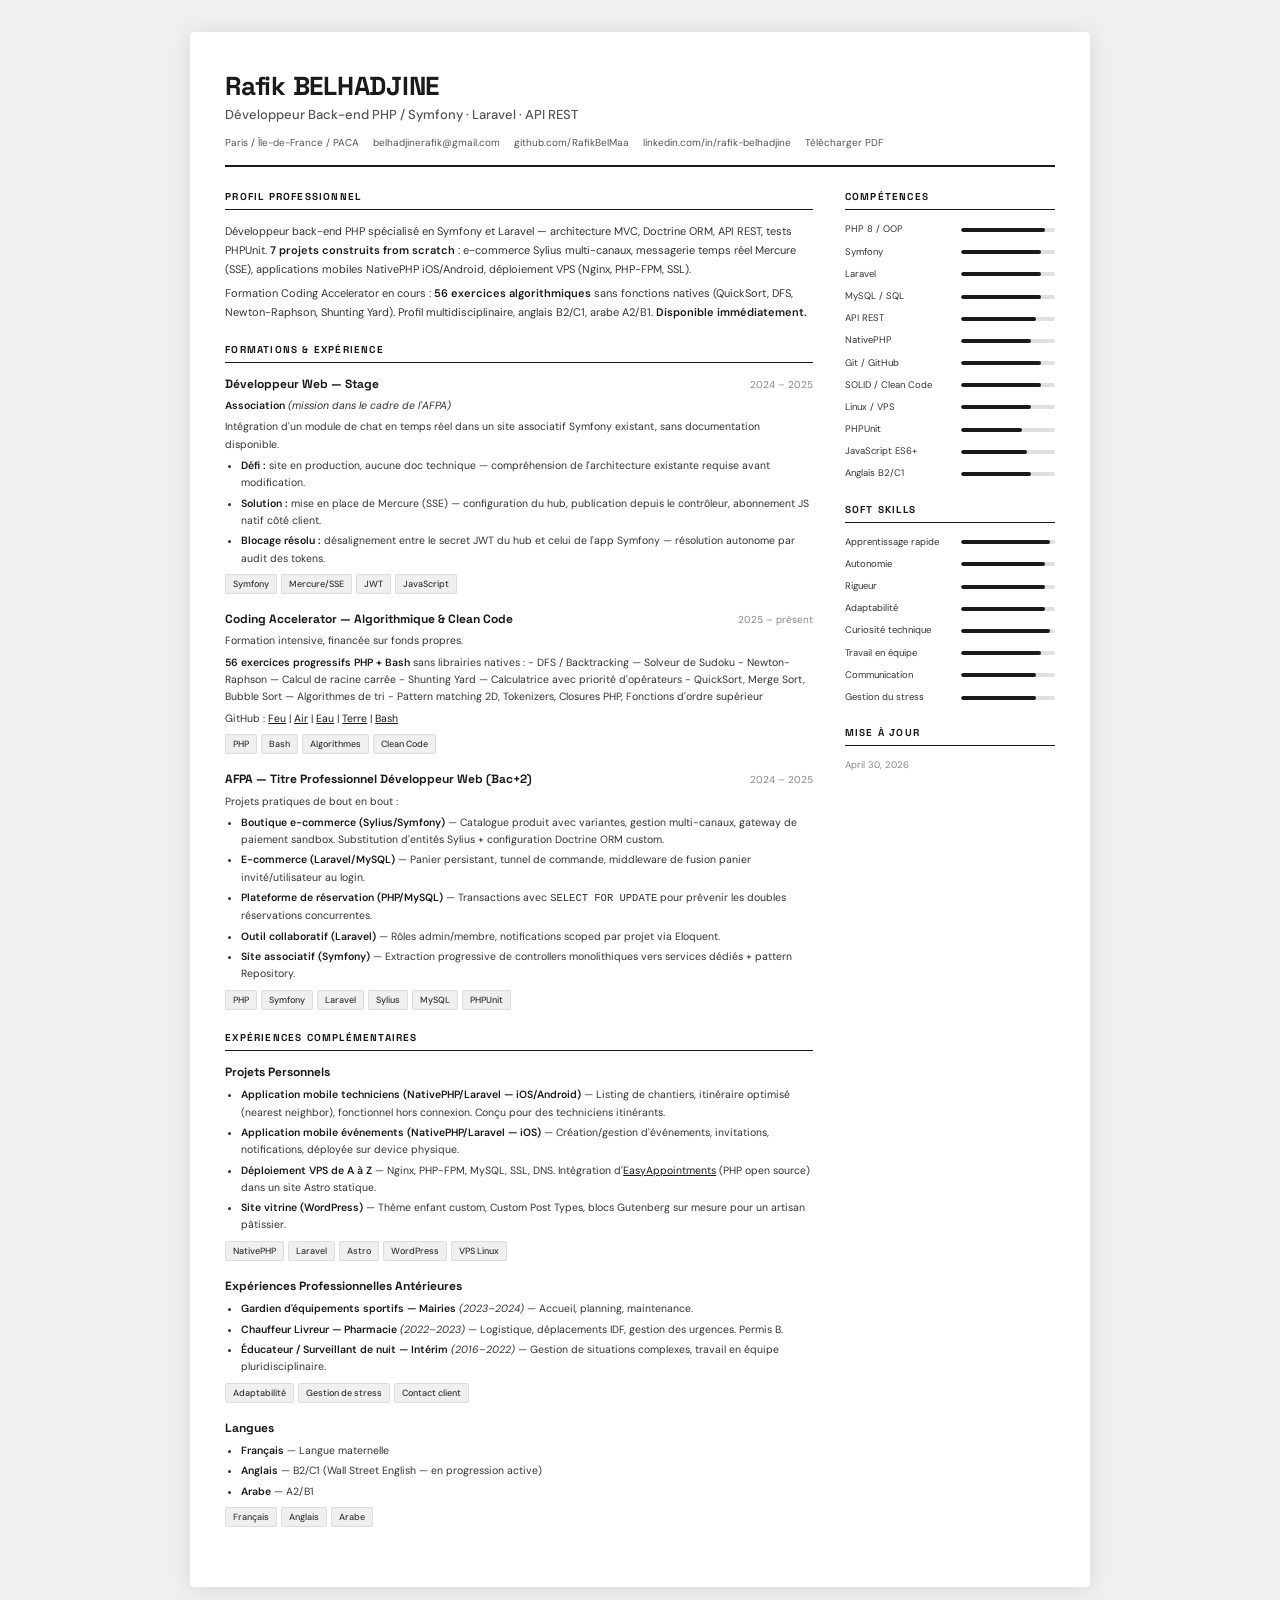
==== commit 56958cd9: "Deploying to gh-pages from @ RafikBelMaa/cv-template@9f5838b790641ba301737fd791b7644cfc76caf9 🚀" ====
--- a/index.html
+++ b/index.html
@@ -1,329 +1,228 @@
 <!doctype html>
-<html lang="en">
+<html lang="fr">
 <head>
-    <meta charset="UTF-8"/>
-    <meta name="viewport" content="width=device-width, initial-scale=1">
-    <title>Rafik BELHADJINE. Développeur Back-end PHP / Symfony / Laravel</title>
-    <link rel="icon" href="data:image/svg+xml,<svg xmlns='http://www.w3.org/2000/svg' viewBox='0 0 100 100'><rect width='100' height='100' rx='18' fill='%231a8a8a'/><text x='50' y='72' font-size='62' font-family='Arial' font-weight='bold' fill='white' text-anchor='middle'>R</text></svg>">
-    <link rel="preconnect" href="https://fonts.googleapis.com">
-    <link rel="preconnect" href="https://fonts.gstatic.com" crossorigin>
-    <link href="https://fonts.googleapis.com/css2?family=Roboto:wght@400;500&display=swap" rel="stylesheet">
-    <link rel="stylesheet" href="https://cdn.jsdelivr.net/npm/bootstrap@5.2.0/dist/css/bootstrap.min.css">
-    <link rel="stylesheet" href="https://cdnjs.cloudflare.com/ajax/libs/font-awesome/6.1.2/css/all.min.css">
-    <link rel="stylesheet" href="styles.css">
-    <base target="_blank">
+  <meta charset="UTF-8"/>
+  <meta name="viewport" content="width=device-width, initial-scale=1">
+  <title>Rafik BELHADJINE — CV</title>
+  <link rel="icon" href="data:image/svg+xml,<svg xmlns='http://www.w3.org/2000/svg' viewBox='0 0 100 100'><rect width='100' height='100' rx='10' fill='%231a1a1a'/><text x='50' y='72' font-size='60' font-family='Arial' font-weight='bold' fill='white' text-anchor='middle'>R</text></svg>">
+  <link rel="preconnect" href="https://fonts.googleapis.com">
+  <link rel="preconnect" href="https://fonts.gstatic.com" crossorigin>
+  <link href="https://fonts.googleapis.com/css2?family=Space+Grotesk:wght@400;600;700&family=DM+Sans:ital,wght@0,300;0,400;0,500;0,600;1,400&display=swap" rel="stylesheet">
+  <link rel="stylesheet" href="styles.css">
+  <base target="_blank">
 </head>
 <body>
-<div class="container page">
-    <div class="header-section border-bottom border-2 border-print-0 border-dark mb-5 pb-5 pb-print-0 mb-print-1">
-        <div class="row">
-            <div class="col-print-6 col-12 col-md-4 d-flex justify-content-between flex-column">
-                <div>
-                    <h1 class="mb-0">Rafik BELHADJINE</h1>
-                    <div class="fs-3">Développeur Back-end PHP / Symfony / Laravel</div>
-                </div>
-                <div>
-                    <p>
-                        <time datetime="" class="small">Last update: April 15, 2026</time>
-                    </p>
-                    <p>
-                        <span class="screen"><a href="rafik-belhadjine.developpeur-back-end-php-symfony-laravel.pdf"><i class="far fa-file-pdf"></i>Download PDF version</a></span>
-                        <span class="print">Up-to-date version of CV is available at <a href="https://RafikBelMaa.github.io/cv-template"
-                                                                                        class="text-nowrap"><i
-                            class="fab fa-github" aria-hidden="true"></i>https://RafikBelMaa.github.io/cv-template</a></span>
-                    </p>
-                </div>
-            </div>
-            <div class="col-print-6 col-12 col-md-5 offset-lg-1 col-lg-4">
-                <ul class="list-group list-group-flush">
-                    <li class="list-group-item d-flex justify-content-between align-items-start">
-                        <span class="text-nowrap">Localisation</span>
-                        <span class="text-nowrap"><i class="fa fa-map-marker-alt fact-icon"></i>IDF / PACA / Remote</span>
-                    </li>
-                    <li class="list-group-item d-flex justify-content-between align-items-start">
-                        <span class="text-nowrap">Email</span>
-                        <span class="text-nowrap"><a href="mailto:belhadjinerafik@gmail.com"><i class="fa fa-envelope fact-icon"></i>belhadjinerafik@gmail.com</a></span>
-                    </li>
-                    <li class="list-group-item d-flex justify-content-between align-items-start">
-                        <span class="text-nowrap">Téléphone</span>
-                        <span class="text-nowrap"><i class="fa fa-phone fact-icon"></i>06 95 82 60 36</span>
-                    </li>
-                    <li class="list-group-item d-flex justify-content-between align-items-start">
-                        <span class="text-nowrap">GitHub</span>
-                        <span class="text-nowrap"><a href="https://github.com/RafikBelMaa"><i class="fa-brands fa-github fact-icon"></i>github.com/RafikBelMaa</a></span>
-                    </li>
-                    <li class="list-group-item d-flex justify-content-between align-items-start">
-                        <span class="text-nowrap">LinkedIn</span>
-                        <span class="text-nowrap"><a href="https://linkedin.com/in/rafik-belhadjine"><i class="fa-brands fa-linkedin fact-icon"></i>linkedin.com/in/rafik-belhadjine</a></span>
-                    </li>
-                </ul>
-            </div>
-        </div>
+<div class="page">
+
+  <!-- HEADER -->
+  <div class="header">
+    <h1>Rafik BELHADJINE</h1>
+    <div class="header-role">Développeur Back-end PHP / Symfony · Laravel · API REST</div>
+    <div class="contact-row">
+      <span class="contact-item">Paris / Île-de-France / PACA</span>
+      <span class="contact-item"><a href="mailto:belhadjinerafik@gmail.com">belhadjinerafik@gmail.com</a></span>
+      <span class="contact-item"><a href="https://github.com/RafikBelMaa">github.com/RafikBelMaa</a></span>
+      <span class="contact-item"><a href="https://linkedin.com/in/rafik-belhadjine">linkedin.com/in/rafik-belhadjine</a></span>
+      <span class="contact-item screen"><a href="rafik-belhadjine.developpeur-back-end-php-symfony-laravel-api-rest.pdf">Télécharger PDF</a></span>
+      <span class="contact-item print">https://RafikBelMaa.github.io/cv-template</span>
     </div>
-
-    <div class="border-bottom border-2 border-print-0 border-dark mb-5 pb-5 pb-print-0 mb-print-1">
-        <h3 class="h2 screen mb-4">Compétences</h3>
-        <div class="soft-skills-grid">
-            <div class="soft-skill-item">
-                <small>PHP 8 / OOP</small>
-                <div class="skills">
-                    <div class="skills-bar" style="width: 90%"></div>
-                </div>
-            </div>
-            <div class="soft-skill-item">
-                <small>Symfony</small>
-                <div class="skills">
-                    <div class="skills-bar" style="width: 85%"></div>
-                </div>
-            </div>
-            <div class="soft-skill-item">
-                <small>Laravel</small>
-                <div class="skills">
-                    <div class="skills-bar" style="width: 80%"></div>
-                </div>
-            </div>
-            <div class="soft-skill-item">
-                <small>Doctrine ORM</small>
-                <div class="skills">
-                    <div class="skills-bar" style="width: 80%"></div>
-                </div>
-            </div>
-            <div class="soft-skill-item">
-                <small>API REST</small>
-                <div class="skills">
-                    <div class="skills-bar" style="width: 80%"></div>
-                </div>
-            </div>
-            <div class="soft-skill-item">
-                <small>MySQL / SQL</small>
-                <div class="skills">
-                    <div class="skills-bar" style="width: 85%"></div>
-                </div>
-            </div>
-            <div class="soft-skill-item">
-                <small>PHPUnit</small>
-                <div class="skills">
-                    <div class="skills-bar" style="width: 70%"></div>
-                </div>
-            </div>
-            <div class="soft-skill-item">
-                <small>SOLID / Clean Code</small>
-                <div class="skills">
-                    <div class="skills-bar" style="width: 85%"></div>
-                </div>
-            </div>
-            <div class="soft-skill-item">
-                <small>Algorithmes</small>
-                <div class="skills">
-                    <div class="skills-bar" style="width: 80%"></div>
-                </div>
-            </div>
-            <div class="soft-skill-item">
-                <small>JavaScript</small>
-                <div class="skills">
-                    <div class="skills-bar" style="width: 75%"></div>
-                </div>
-            </div>
-            <div class="soft-skill-item">
-                <small>HTML5 / CSS3</small>
-                <div class="skills">
-                    <div class="skills-bar" style="width: 80%"></div>
-                </div>
-            </div>
-            <div class="soft-skill-item">
-                <small>Git / GitHub</small>
-                <div class="skills">
-                    <div class="skills-bar" style="width: 85%"></div>
-                </div>
-            </div>
-        </div>
+  </div>
+
+  <!-- BODY: 2 colonnes -->
+  <div class="body-columns">
+
+    <!-- COLONNE PRINCIPALE -->
+    <div class="col-main">
+
+      <div class="section">
+        <div class="section-title">Profil Professionnel</div>
+        <div class="summary-text"><p>Développeur back-end PHP spécialisé en Symfony et Laravel — architecture MVC, Doctrine ORM, API REST, tests PHPUnit.
+<strong>7 projets construits from scratch</strong> : e-commerce Sylius multi-canaux, messagerie temps réel Mercure (SSE), applications mobiles NativePHP iOS/Android, déploiement VPS (Nginx, PHP-FPM, SSL).</p>
+
+<p>Formation Coding Accelerator en cours : <strong>56 exercices algorithmiques</strong> sans fonctions natives (QuickSort, DFS, Newton-Raphson, Shunting Yard).
+Profil multidisciplinaire, anglais B2/C1, arabe A2/B1. <strong>Disponible immédiatement.</strong></p></div>
+      </div>
+
+      <div class="section">
+        <div class="section-title">Formations &amp; Expérience</div>
+        <div class="job avoid-break">
+          <div class="job-header">
+            <span class="job-company">Développeur Web — Stage</span>
+            <span class="job-period">2024 – 2025</span>
+          </div>
+          <div class="job-content"><p><strong>Association</strong> <em>(mission dans le cadre de l&#39;AFPA)</em></p>
+
+<p>Intégration d&#39;un module de chat en temps réel dans un site associatif Symfony existant, sans documentation disponible.</p>
+
+<ul><li><strong>Défi :</strong> site en production, aucune doc technique — compréhension de l&#39;architecture existante requise avant modification.</li><li><strong>Solution :</strong> mise en place de Mercure (SSE) — configuration du hub, publication depuis le contrôleur, abonnement JS natif côté client.</li><li><strong>Blocage résolu :</strong> désalignement entre le secret JWT du hub et celui de l&#39;app Symfony — résolution autonome par audit des tokens.</li></ul></div>
+          <div class="job-tags">
+            <span class="tag">Symfony</span><span class="tag">Mercure/SSE</span><span class="tag">JWT</span><span class="tag">JavaScript</span>
+          </div>
+        </div>
+        <div class="job avoid-break">
+          <div class="job-header">
+            <span class="job-company">Coding Accelerator — Algorithmique &amp; Clean Code</span>
+            <span class="job-period">2025 – présent</span>
+          </div>
+          <div class="job-content"><p>Formation intensive, financée sur fonds propres.</p>
+
+<p><strong>56 exercices progressifs PHP + Bash</strong> sans librairies natives :
+- DFS / Backtracking — Solveur de Sudoku
+- Newton-Raphson — Calcul de racine carrée
+- Shunting Yard — Calculatrice avec priorité d&#39;opérateurs
+- QuickSort, Merge Sort, Bubble Sort — Algorithmes de tri
+- Pattern matching 2D, Tokenizers, Closures PHP, Fonctions d&#39;ordre supérieur</p>
+
+<p>GitHub : <a href="https://github.com/RafikBelMaa/Feu">Feu</a> | <a href="https://github.com/RafikBelMaa/ca_epreuve_air">Air</a> | <a href="https://github.com/RafikBelMaa/ca_epreuve_eau">Eau</a> | <a href="https://github.com/RafikBelMaa/ca_epreuve_terre">Terre</a> | <a href="https://github.com/RafikBelMaa/ca_shellscripts">Bash</a></p></div>
+          <div class="job-tags">
+            <span class="tag">PHP</span><span class="tag">Bash</span><span class="tag">Algorithmes</span><span class="tag">Clean Code</span>
+          </div>
+        </div>
+        <div class="job avoid-break">
+          <div class="job-header">
+            <span class="job-company">AFPA — Titre Professionnel Développeur Web (Bac+2)</span>
+            <span class="job-period">2024 – 2025</span>
+          </div>
+          <div class="job-content"><p>Projets pratiques de bout en bout :</p>
+
+<ul><li><strong>Boutique e-commerce (Sylius/Symfony)</strong> — Catalogue produit avec variantes, gestion multi-canaux, gateway de paiement sandbox. Substitution d&#39;entités Sylius + configuration Doctrine ORM custom.</li><li><strong>E-commerce (Laravel/MySQL)</strong> — Panier persistant, tunnel de commande, middleware de fusion panier invité/utilisateur au login.</li><li><strong>Plateforme de réservation (PHP/MySQL)</strong> — Transactions avec <code>SELECT FOR UPDATE</code> pour prévenir les doubles réservations concurrentes.</li><li><strong>Outil collaboratif (Laravel)</strong> — Rôles admin/membre, notifications scoped par projet via Eloquent.</li><li><strong>Site associatif (Symfony)</strong> — Extraction progressive de controllers monolithiques vers services dédiés + pattern Repository.</li></ul></div>
+          <div class="job-tags">
+            <span class="tag">PHP</span><span class="tag">Symfony</span><span class="tag">Laravel</span><span class="tag">Sylius</span><span class="tag">MySQL</span><span class="tag">PHPUnit</span>
+          </div>
+        </div>
+      </div>
+
+      <div class="section">
+        <div class="section-title">Expériences Complémentaires</div>
+        <div class="job avoid-break">
+          <div class="job-company">Projets Personnels</div>
+          <div class="job-content"><ul><li><strong>Application mobile techniciens (NativePHP/Laravel — iOS/Android)</strong> — Listing de chantiers, itinéraire optimisé (nearest neighbor), fonctionnel hors connexion. Conçu pour des techniciens itinérants.</li><li><strong>Application mobile événements (NativePHP/Laravel — iOS)</strong> — Création/gestion d&#39;événements, invitations, notifications, déployée sur device physique.</li><li><strong>Déploiement VPS de A à Z</strong> — Nginx, PHP-FPM, MySQL, SSL, DNS. Intégration d&#39;<a href="https://github.com/alextselegidis/easyappointments">EasyAppointments</a> (PHP open source) dans un site Astro statique.</li><li><strong>Site vitrine (WordPress)</strong> — Thème enfant custom, Custom Post Types, blocs Gutenberg sur mesure pour un artisan pâtissier.</li></ul></div>
+          <div class="job-tags">
+            <span class="tag">NativePHP</span><span class="tag">Laravel</span><span class="tag">Astro</span><span class="tag">WordPress</span><span class="tag">VPS Linux</span>
+          </div>
+        </div>
+        <div class="job avoid-break">
+          <div class="job-company">Expériences Professionnelles Antérieures</div>
+          <div class="job-content"><ul><li><strong>Gardien d&#39;équipements sportifs — Mairies</strong> <em>(2023–2024)</em> — Accueil, planning, maintenance.</li><li><strong>Chauffeur Livreur — Pharmacie</strong> <em>(2022–2023)</em> — Logistique, déplacements IDF, gestion des urgences. Permis B.</li><li><strong>Éducateur / Surveillant de nuit — Intérim</strong> <em>(2016–2022)</em> — Gestion de situations complexes, travail en équipe pluridisciplinaire.</li></ul></div>
+          <div class="job-tags">
+            <span class="tag">Adaptabilité</span><span class="tag">Gestion de stress</span><span class="tag">Contact client</span>
+          </div>
+        </div>
+        <div class="job avoid-break">
+          <div class="job-company">Langues</div>
+          <div class="job-content"><ul><li><strong>Français</strong> — Langue maternelle</li><li><strong>Anglais</strong> — B2/C1 (Wall Street English — en progression active)</li><li><strong>Arabe</strong> — A2/B1</li></ul></div>
+          <div class="job-tags">
+            <span class="tag">Français</span><span class="tag">Anglais</span><span class="tag">Arabe</span>
+          </div>
+        </div>
+      </div>
+
     </div>
 
-    <div class="border-bottom border-2 border-print-0 border-dark mb-5 pb-5 pb-print-0 mb-print-1">
-        <p>Développeur back-end PHP/Symfony/Laravel en reconversion réussie, avec une appétence forte pour comprendre ce qui se passe <strong>en dessous</strong> de chaque abstraction.
-Après un Titre Pro à l&#39;AFPA, j&#39;ai autofinancé le <strong>Coding Accelerator</strong> — 56 exercices PHP sans fonctions natives (QuickSort, DFS, Shunting Yard, Newton-Raphson) — parce que la certification seule ne suffisait pas.</p>
-
-<p>7 projets construits de zéro : e-commerce, réservation, temps réel, mobile, VPS. Profil multidisciplinaire, anglais B2/C1. <strong>Disponible immédiatement.</strong></p>
+    <!-- COLONNE LATÉRALE -->
+    <div class="col-side">
+
+      <div class="section">
+        <div class="section-title">Compétences</div>
+        <div class="skills-list">
+          <div class="skill-item">
+            <span class="skill-name">PHP 8 / OOP</span>
+            <div class="skill-bar-wrap"><div class="skill-bar-fill" style="width:90%"></div></div>
+          </div>
+          <div class="skill-item">
+            <span class="skill-name">Symfony</span>
+            <div class="skill-bar-wrap"><div class="skill-bar-fill" style="width:85%"></div></div>
+          </div>
+          <div class="skill-item">
+            <span class="skill-name">Laravel</span>
+            <div class="skill-bar-wrap"><div class="skill-bar-fill" style="width:85%"></div></div>
+          </div>
+          <div class="skill-item">
+            <span class="skill-name">MySQL / SQL</span>
+            <div class="skill-bar-wrap"><div class="skill-bar-fill" style="width:85%"></div></div>
+          </div>
+          <div class="skill-item">
+            <span class="skill-name">API REST</span>
+            <div class="skill-bar-wrap"><div class="skill-bar-fill" style="width:80%"></div></div>
+          </div>
+          <div class="skill-item">
+            <span class="skill-name">NativePHP</span>
+            <div class="skill-bar-wrap"><div class="skill-bar-fill" style="width:75%"></div></div>
+          </div>
+          <div class="skill-item">
+            <span class="skill-name">Git / GitHub</span>
+            <div class="skill-bar-wrap"><div class="skill-bar-fill" style="width:85%"></div></div>
+          </div>
+          <div class="skill-item">
+            <span class="skill-name">SOLID / Clean Code</span>
+            <div class="skill-bar-wrap"><div class="skill-bar-fill" style="width:85%"></div></div>
+          </div>
+          <div class="skill-item">
+            <span class="skill-name">Linux / VPS</span>
+            <div class="skill-bar-wrap"><div class="skill-bar-fill" style="width:75%"></div></div>
+          </div>
+          <div class="skill-item">
+            <span class="skill-name">PHPUnit</span>
+            <div class="skill-bar-wrap"><div class="skill-bar-fill" style="width:65%"></div></div>
+          </div>
+          <div class="skill-item">
+            <span class="skill-name">JavaScript ES6+</span>
+            <div class="skill-bar-wrap"><div class="skill-bar-fill" style="width:70%"></div></div>
+          </div>
+          <div class="skill-item">
+            <span class="skill-name">Anglais B2/C1</span>
+            <div class="skill-bar-wrap"><div class="skill-bar-fill" style="width:75%"></div></div>
+          </div>
+        </div>
+      </div>
+
+      <div class="section">
+        <div class="section-title">Soft Skills</div>
+        <div class="skills-list">
+          <div class="skill-item">
+            <span class="skill-name">Apprentissage rapide</span>
+            <div class="skill-bar-wrap"><div class="skill-bar-fill" style="width:95%"></div></div>
+          </div>
+          <div class="skill-item">
+            <span class="skill-name">Autonomie</span>
+            <div class="skill-bar-wrap"><div class="skill-bar-fill" style="width:90%"></div></div>
+          </div>
+          <div class="skill-item">
+            <span class="skill-name">Rigueur</span>
+            <div class="skill-bar-wrap"><div class="skill-bar-fill" style="width:90%"></div></div>
+          </div>
+          <div class="skill-item">
+            <span class="skill-name">Adaptabilité</span>
+            <div class="skill-bar-wrap"><div class="skill-bar-fill" style="width:90%"></div></div>
+          </div>
+          <div class="skill-item">
+            <span class="skill-name">Curiosité technique</span>
+            <div class="skill-bar-wrap"><div class="skill-bar-fill" style="width:95%"></div></div>
+          </div>
+          <div class="skill-item">
+            <span class="skill-name">Travail en équipe</span>
+            <div class="skill-bar-wrap"><div class="skill-bar-fill" style="width:85%"></div></div>
+          </div>
+          <div class="skill-item">
+            <span class="skill-name">Communication</span>
+            <div class="skill-bar-wrap"><div class="skill-bar-fill" style="width:80%"></div></div>
+          </div>
+          <div class="skill-item">
+            <span class="skill-name">Gestion du stress</span>
+            <div class="skill-bar-wrap"><div class="skill-bar-fill" style="width:80%"></div></div>
+          </div>
+        </div>
+      </div>
+
+      <div class="section">
+        <div class="section-title">Mise à jour</div>
+        <p class="update-info"><time>April 30, 2026</time></p>
+      </div>
+
     </div>
 
-    <div class="border-bottom border-2 border-print-0 border-dark mb-5 pb-5 pb-print-0 mb-print-1">
-        <h2 class="mb-4">Formations &amp; Expérience</h2>
-        <div class="row d-block d-md-flex mb-5">
-            <div class="col-md-2 pt-1">
-                2025 – présent
-            </div>
-            <div class="col-md-10">
-                <h3 class="fs-4 fw-normal">Coding Accelerator — Formation intensive PHP / Bash</h3>
-
-                <div><p>Formation avancée centrée sur les algorithmes, l&#39;optimisation et la revue de code.</p>
-
-<p><strong>56 exercices progressifs (séries Terre → Eau → Air → Feu)</strong> avec une contrainte stricte : aucune fonction native PHP autorisée. Tout est implémenté à la main pour comprendre ce qui se passe en dessous :</p>
-
-<ul><li><strong>DFS / Backtracking</strong> — Solveur de Sudoku</li><li><strong>Newton-Raphson</strong> — Calcul de racine carrée sans <code>sqrt()</code></li><li><strong>Shunting Yard</strong> — Calculatrice avec priorité d&#39;opérateurs et parenthèses</li><li><strong>QuickSort, Merge Sort, Bubble Sort, Selection Sort</strong> — Algorithmes de tri</li><li><strong>Fibonacci itératif, Nombres premiers, Pattern matching 2D avec wildcards</strong></li><li><strong>Tokenizer de chaînes, Closures PHP, Fonctions d&#39;ordre supérieur</strong></li><li><strong>Bash</strong> : tableaux, boucles, parsing CLI, substitution de chaînes, fonctions</li></ul>
-
-<p>Code structuré en modules (Utilitaire / Erreurs / Parsing / Résolution), docblocks complets, validation stricte des entrées CLI.</p>
-
-<p>GitHub : <a href="https://github.com/RafikBelMaa/Feu">Feu</a> | <a href="https://github.com/RafikBelMaa/ca_epreuve_air">Air</a> | <a href="https://github.com/RafikBelMaa/ca_epreuve_eau">Eau</a> | <a href="https://github.com/RafikBelMaa/ca_epreuve_terre">Terre</a> | <a href="https://github.com/RafikBelMaa/ca_shellscripts">Bash</a></p></div>
-
-                <p>
-                    <span class="badge text-body border border-1">PHP</span>
-                    <span class="badge text-body border border-1">Algorithmes</span>
-                    <span class="badge text-body border border-1">Clean Code</span>
-                    <span class="badge text-body border border-1">Bash</span>
-                </p>
-            </div>
-        </div>
-        <div class="row d-block d-md-flex mb-5">
-            <div class="col-md-2 pt-1">
-                2024 – 2025
-            </div>
-            <div class="col-md-10">
-                <h3 class="fs-4 fw-normal">Stage — Développeur Web (Association)</h3>
-
-                <div><p>Stage réalisé dans le cadre du Titre Pro AFPA. Site Symfony en production, <strong>aucune documentation disponible</strong> — analyse de l&#39;architecture existante avant toute modification.</p>
-
-<p><strong>Mission :</strong> implémenter from scratch une messagerie instantanée entre utilisateurs (envoi et réception sans rechargement de page) via <strong>Mercure (protocole SSE)</strong>.</p>
-
-<p><strong>Défi résolu :</strong> blocage sur la configuration des tokens JWT Mercure — désalignement entre le secret du hub et celui de l&#39;app Symfony, claims de topics mal formés côté subscriber. Résolu en auditant les tokens publisher et subscriber et en recalibrant leur configuration.</p>
-
-<ul><li>Configuration du hub Mercure, publication depuis le contrôleur Symfony</li><li>Abonnement côté client en JavaScript natif</li><li>Contribution sur une base de code inconnue sans filet</li></ul></div>
-
-                <p>
-                    <span class="badge text-body border border-1">Symfony</span>
-                    <span class="badge text-body border border-1">Mercure</span>
-                    <span class="badge text-body border border-1">SSE</span>
-                    <span class="badge text-body border border-1">JWT</span>
-                    <span class="badge text-body border border-1">JavaScript</span>
-                </p>
-            </div>
-        </div>
-        <div class="row d-block d-md-flex">
-            <div class="col-md-2 pt-1">
-                2024 – 2025
-            </div>
-            <div class="col-md-10">
-                <h3 class="fs-4 fw-normal">AFPA — Titre Professionnel Développeur Web et Web Mobile</h3>
-
-                <div><p>Formation certifiante complète avec projets pratiques de bout en bout.</p>
-
-<ul><li><strong>E-commerce Laravel/MySQL</strong> — Catalogue, panier persistant inter-sessions (middleware de fusion au login), tunnel de commande, tests PHPUnit</li><li><strong>Plateforme de réservation PHP/MySQL</strong> — Créneaux, inscriptions, confirmations email (PHPMailer + tokens), verrou <code>SELECT FOR UPDATE</code> anti-doublon</li><li><strong>Outil collaboratif Laravel</strong> — Gestion de tâches, rôles admin/membre, notifications scoped par projet via Eloquent</li><li><strong>Site vitrine WordPress</strong> — Thème enfant, Custom Post Types, blocs Gutenberg sur mesure</li><li><strong>Site associatif Symfony</strong> — Refactorisation controllers monolithiques (400+ lignes), extraction vers services, pattern Repository</li></ul></div>
-
-                <p>
-                    <span class="badge text-body border border-1">PHP</span>
-                    <span class="badge text-body border border-1">Symfony</span>
-                    <span class="badge text-body border border-1">Laravel</span>
-                    <span class="badge text-body border border-1">MySQL</span>
-                    <span class="badge text-body border border-1">JavaScript</span>
-                    <span class="badge text-body border border-1">PHPUnit</span>
-                </p>
-            </div>
-        </div>
-    </div>
-
-    <div class="border-bottom border-2 border-print-0 border-dark mb-5 pb-5 pb-print-0 mb-print-1">
-        <h2 class="mb-4">Expériences complémentaires</h2>
-
-        <div class="mb-4">
-            <h3 class="fs-4 fw-normal">Projets personnels en cours</h3>
-
-            <p><strong>E-commerce multi-canaux (Sylius / Symfony / MySQL)</strong>
-Catalogue produit avec variantes, gestion multi-canaux, gateway de paiement sandbox. Défi : personnaliser les entités sans toucher au core Sylius. Solution : substitution d&#39;entités + configuration Doctrine ORM.</p>
-
-<p><strong>Application mobile — Optimisation de tournées (NativePHP / Laravel — iOS/Android)</strong>
-App pour techniciens de terrain : listing de chantiers et itinéraire optimisé, fonctionnel hors connexion. Défi : calcul sans API externe. Solution : algorithme du plus proche voisin (nearest neighbor) côté Laravel.
-<a href="https://github.com/RafikBelMaa">GitHub</a></p>
-
-<p><strong>Application mobile — Événements entre utilisateurs (NativePHP / Laravel — iOS)</strong>
-Application iOS permettant de créer et rejoindre des événements — invitations, gestion des participants, notifications.</p>
-
-<p><strong>Landing pages + réservation en ligne (Astro / EasyAppointments / VPS)</strong>
-Pages vitrine statiques (SSG/SSR) avec intégration d&#39;EasyAppointments (PHP open source) hébergé sur VPS. Configuration serveur : Nginx, PHP-FPM, MySQL, SSL, DNS. Intégration du widget de réservation en iframe sécurisée dans les pages Astro.</p>
-
-            <div>
-                <span class="badge text-body border border-1">Sylius</span>
-                <span class="badge text-body border border-1">NativePHP</span>
-                <span class="badge text-body border border-1">Laravel</span>
-                <span class="badge text-body border border-1">Astro</span>
-                <span class="badge text-body border border-1">VPS</span>
-            </div>
-        </div>
-        <div class="mb-4">
-            <h3 class="fs-4 fw-normal">Expériences professionnelles antérieures</h3>
-
-            <p>Avant ma reconversion dans le développement web, j&#39;ai exercé plusieurs métiers qui ont forgé mes soft skills :</p>
-
-<ul><li><strong>Gardien d&#39;équipements sportifs — Mairies</strong> <em>(2023–2024)</em> — Accueil, gestion de planning, coordination, maintenance</li><li><strong>Chauffeur Livreur — Pharmacie</strong> <em>(2022–2023)</em> — Logistique, respect des délais, gestion des urgences</li><li><strong>Éducateur / Surveillant de nuit — Intérim</strong> <em>(2016–2022)</em> — Gestion de situations complexes, travail en équipe pluridisciplinaire, calme sous pression</li></ul>
-
-            <div>
-                <span class="badge text-body border border-1">Adaptabilité</span>
-                <span class="badge text-body border border-1">Gestion de stress</span>
-                <span class="badge text-body border border-1">Travail en équipe</span>
-            </div>
-        </div>
-        <div class="mb-4">
-            <h3 class="fs-4 fw-normal">Langues</h3>
-
-            <ul><li><strong>Français</strong> — Langue maternelle</li><li><strong>Anglais</strong> — B2/C1 (Wall Street English — en progression active)</li><li><strong>Arabe</strong> — A2/B1</li></ul>
-
-            <div>
-                <span class="badge text-body border border-1">Français</span>
-                <span class="badge text-body border border-1">Anglais</span>
-                <span class="badge text-body border border-1">Arabe</span>
-            </div>
-        </div>
-    </div>
-
-    <h2 class="mb-4">Soft Skills</h2>
-    <div class="soft-skills-grid mb-5">
-        <div class="soft-skill-item">
-            <small>Adaptabilité</small>
-            <div class="skills">
-                <div class="skills-bar" style="width: 90%"></div>
-            </div>
-        </div>
-        <div class="soft-skill-item">
-            <small>Travail en équipe</small>
-            <div class="skills">
-                <div class="skills-bar" style="width: 85%"></div>
-            </div>
-        </div>
-        <div class="soft-skill-item">
-            <small>Autonomie</small>
-            <div class="skills">
-                <div class="skills-bar" style="width: 90%"></div>
-            </div>
-        </div>
-        <div class="soft-skill-item">
-            <small>Gestion du stress</small>
-            <div class="skills">
-                <div class="skills-bar" style="width: 80%"></div>
-            </div>
-        </div>
-        <div class="soft-skill-item">
-            <small>Apprentissage rapide</small>
-            <div class="skills">
-                <div class="skills-bar" style="width: 95%"></div>
-            </div>
-        </div>
-        <div class="soft-skill-item">
-            <small>Communication</small>
-            <div class="skills">
-                <div class="skills-bar" style="width: 80%"></div>
-            </div>
-        </div>
-        <div class="soft-skill-item">
-            <small>Rigueur</small>
-            <div class="skills">
-                <div class="skills-bar" style="width: 90%"></div>
-            </div>
-        </div>
-        <div class="soft-skill-item">
-            <small>Curiosité technique</small>
-            <div class="skills">
-                <div class="skills-bar" style="width: 95%"></div>
-            </div>
-        </div>
-    </div>
+  </div>
+
 </div>
 </body>
 </html>
--- a/styles.css
+++ b/styles.css
@@ -1,291 +1,219 @@
-/* =====================================================
-   Rafik BELHADJINE — CV en ligne
-   Couleurs : Teal #1a8a8a + Violet #6b35b8 + Dark header
-   ===================================================== */
-
-@import url('https://fonts.googleapis.com/css2?family=Space+Grotesk:wght@400;600;700&family=DM+Sans:wght@300;400;500;600&display=swap');
+/* Rafik BELHADJINE — CV en ligne
+   Design : monochrome #1a1a1a + gris, 2 colonnes
+   Correspond au cv-template.html du career-ops */
 
 :root {
-    --bs-font-sans-serif: 'DM Sans', 'Roboto', sans-serif;
-    --bs-body-font-weight: 400;
-    --bs-body-color: #333333;
-    --bs-body-color-rgb: 51, 51, 51;
-    --light-color: #c8e6e6;
-    --dark-color: #1a8a8a;
-    --bs-primary: #1a8a8a;
-    --bs-body-font-size: 1.05rem;
-    --accent-gradient: linear-gradient(135deg, #1a8a8a, #6b35b8);
-}
-
-/* === TYPOGRAPHIE === */
-h1 {
-    font-family: 'Space Grotesk', sans-serif;
-    font-weight: 700;
-    letter-spacing: -0.02em;
-}
-
-h2 {
-    font-family: 'Space Grotesk', sans-serif;
-    font-weight: 600;
-    color: #1a8a8a !important;
-    border-bottom: 2px solid #1a8a8a;
-    padding-bottom: 0.3rem;
-}
-
-h3 {
-    font-family: 'Space Grotesk', sans-serif;
-    font-weight: 600;
-    color: #1a1a2e !important;
-}
-
-h4 {
-    color: #6b35b8 !important;
-    font-weight: 500;
-}
-
-/* === HEADER — DARK BACKGROUND === */
-.header-section {
-    background: linear-gradient(135deg, #1a1a2e 0%, #16213e 60%, #1a2a4a 100%) !important;
-    border-radius: 8px !important;
-    padding: 1.5rem !important;
-    margin-bottom: 1.5rem !important;
-}
-
-/* Nom dans le header */
-.header-section h1 {
-    color: #ffffff !important;
-}
-
-/* Titre sous le nom (fs-3) */
-.header-section .fs-3 {
-    color: #a0c4c4 !important;
-    font-size: 1rem !important;
-}
-
-/* Liens et texte dans le header */
-.header-section p,
-.header-section .small,
-.header-section a {
-    color: #7fb8b8 !important;
-}
-
-/* Facts dans le header */
-.header-section .list-group-item {
-    background: transparent !important;
-    border-color: rgba(255,255,255,0.1) !important;
-    color: #c8e6e6;
-}
-
-.header-section .list-group-item .text-nowrap:first-child {
-    color: #7fb8b8;
-    font-size: 0.85rem;
-}
-
-/* === BARRE DE GRADIENT SOUS LE NOM === */
-.header-accent {
-    height: 3px;
-    background: var(--accent-gradient);
-    border-radius: 2px;
-    margin: 0.5rem 0 1rem 0;
-}
-
-/* === FACTS (contacts) === */
-.fact-icon {
-    width: 1em;
-    color: #1a8a8a;
-    margin-left: 0.4rem;
-    margin-right: 0.4rem;
-}
-
-dt {
-    color: #6b35b8;
-    font-weight: 600;
-    font-size: 0.9rem;
-}
-
-dd a {
-    color: #1a8a8a !important;
-    text-decoration: none;
-    transition: color 0.2s;
-}
-
-dd a:hover {
-    color: #6b35b8 !important;
-}
-
-/* === SKILLS BARS === */
-.skills {
-    flex: 1;
-    height: 6px;
-    background: #cce5e5;
-    border-radius: 3px;
-    overflow: hidden;
-}
-
-.skills-bar {
-    height: 100%;
-    background: linear-gradient(to right, #1a8a8a, #2aa8a8);
-    border-radius: 3px;
-}
-
-/* === SOFT SKILLS GRID === */
-.soft-skills-grid {
-    display: grid;
-    grid-template-columns: repeat(2, 1fr);
-    gap: 0.6rem 2rem;
-}
-
-.soft-skill-item {
-    display: flex;
-    align-items: center;
-    gap: 0.6rem;
-}
-
-.soft-skill-item small {
-    min-width: 140px;
-    text-align: right;
-    font-size: 0.82rem;
-    color: #444;
-}
-
-/* === BADGES (skill tags) === */
-.badge {
-    font-weight: 500;
-    letter-spacing: 0.04rem;
-    background-color: rgba(26, 138, 138, 0.12) !important;
-    color: #1a8a8a !important;
-    border: 1px solid rgba(26, 138, 138, 0.3);
+  --font-heading: 'Space Grotesk', sans-serif;
+  --font-body:    'DM Sans', sans-serif;
+  --ink:          #1a1a1a;
+  --muted:        #555;
+  --subtle:       #888;
+  --bg:           #ffffff;
+  --tag-bg:       #f0f0f0;
+  --tag-border:   #ddd;
+  --bar-bg:       #e0e0e0;
+  --bar-fill:     #1a1a1a;
+}
+
+* { margin: 0; padding: 0; box-sizing: border-box; }
+html { -webkit-print-color-adjust: exact; print-color-adjust: exact; }
+
+body {
+  font-family: var(--font-body);
+  font-size: 11px;
+  line-height: 1.6;
+  color: var(--ink);
+  background: var(--bg);
+}
+
+/* ===== PAGE ===== */
+.page {
+  max-width: 900px;
+  margin: 0 auto;
+  padding: 2.5rem 2.2rem;
+}
+
+/* ===== HEADER ===== */
+.header {
+  margin-bottom: 22px;
+  padding-bottom: 14px;
+  border-bottom: 2px solid var(--ink);
+}
+
+.header h1 {
+  font-family: var(--font-heading);
+  font-size: 26px;
+  font-weight: 700;
+  color: var(--ink);
+  letter-spacing: -0.01em;
+  line-height: 1.1;
+  margin-bottom: 4px;
+}
+
+.header-role {
+  font-size: 13px;
+  font-weight: 500;
+  color: var(--muted);
+  margin-bottom: 10px;
+}
+
+.contact-row {
+  display: flex;
+  flex-wrap: wrap;
+  gap: 4px 14px;
+  font-size: 10px;
+  color: var(--muted);
+}
+
+.contact-row a { color: var(--muted); text-decoration: none; }
+.contact-row a:hover { color: var(--ink); text-decoration: underline; }
+
+/* ===== LAYOUT ===== */
+.body-columns {
+  display: flex;
+  gap: 32px;
+  align-items: flex-start;
+}
+
+.col-main { flex: 1 1 0; min-width: 0; }
+.col-side  { width: 210px; flex-shrink: 0; }
+
+/* ===== SECTIONS ===== */
+.section { margin-bottom: 20px; }
+
+.section-title {
+  font-family: var(--font-heading);
+  font-size: 10px;
+  font-weight: 700;
+  text-transform: uppercase;
+  letter-spacing: 0.12em;
+  color: var(--ink);
+  border-bottom: 1.5px solid var(--ink);
+  padding-bottom: 4px;
+  margin-bottom: 12px;
+}
+
+/* ===== SUMMARY ===== */
+.summary-text { font-size: 11px; line-height: 1.7; color: #333; }
+.summary-text p { margin-bottom: 6px; }
+.summary-text strong { font-weight: 600; color: var(--ink); }
+.summary-text a { color: var(--ink); text-decoration: underline; }
+.summary-text a:hover { opacity: 0.7; }
+
+/* ===== JOBS ===== */
+.job { margin-bottom: 16px; }
+
+.job-header {
+  display: flex;
+  justify-content: space-between;
+  align-items: baseline;
+  gap: 8px;
+  margin-bottom: 3px;
+}
+
+.job-company {
+  font-family: var(--font-heading);
+  font-size: 12px;
+  font-weight: 700;
+  color: var(--ink);
+}
+
+.job-period {
+  font-size: 10px;
+  color: var(--subtle);
+  white-space: nowrap;
+}
+
+.job-content { font-size: 10.5px; line-height: 1.65; color: #333; }
+.job-content p  { margin-bottom: 4px; }
+.job-content ul { padding-left: 16px; margin: 4px 0; }
+.job-content li { margin-bottom: 3px; }
+.job-content strong { font-weight: 600; color: var(--ink); }
+.job-content a  { color: var(--ink); text-decoration: underline; }
+.job-content a:hover { opacity: 0.7; }
+.job-content h4 { font-size: 10.5px; font-weight: 600; color: var(--ink); margin: 6px 0 2px; }
+
+/* ===== TAGS ===== */
+.job-tags {
+  display: flex;
+  flex-wrap: wrap;
+  gap: 4px;
+  margin-top: 7px;
+}
+
+.tag {
+  font-size: 9px;
+  font-weight: 500;
+  color: #333;
+  background: var(--tag-bg);
+  border: 1px solid var(--tag-border);
+  padding: 2px 7px;
+  border-radius: 2px;
+}
+
+/* ===== SKILL BARS (side) ===== */
+.skills-list {
+  display: flex;
+  flex-direction: column;
+  gap: 7px;
+}
+
+.skill-item {
+  display: flex;
+  align-items: center;
+  gap: 8px;
+}
+
+.skill-name {
+  font-size: 9.5px;
+  color: #333;
+  width: 108px;
+  flex-shrink: 0;
+  white-space: nowrap;
+  overflow: hidden;
+  text-overflow: ellipsis;
+}
+
+.skill-bar-wrap {
+  flex: 1;
+  height: 4px;
+  background: var(--bar-bg);
+  border-radius: 2px;
+  overflow: hidden;
+}
+
+.skill-bar-fill {
+  height: 100%;
+  background: var(--bar-fill);
+  border-radius: 2px;
+}
+
+/* ===== MISC ===== */
+.update-info { font-size: 9.5px; color: var(--subtle); line-height: 1.6; }
+a { color: var(--ink); text-decoration: none; }
+
+.avoid-break { break-inside: avoid; page-break-inside: avoid; }
+
+/* ===== PRINT ===== */
+@media print {
+  body { font-size: 10px; background: white; }
+  .page { max-width: 100%; padding: 0; }
+  .screen { display: none !important; }
+  .col-side { width: 185px; }
+}
+
+/* ===== SCREEN ===== */
+@media not print {
+  .print { display: none; }
+
+  body { background: #f0f0f0; }
+
+  .page {
+    background: white;
+    box-shadow: 0 2px 24px rgba(0,0,0,0.10);
     border-radius: 4px;
-}
-
-/* === LINKS === */
-a {
-    color: #1a8a8a;
-    text-decoration: none;
-    word-break: break-word;
-}
-
-a:hover {
-    color: #6b35b8;
-    text-decoration: underline;
-}
-
-/* === CARDS === */
-.card {
-    border: none !important;
-    border-left: 3px solid #1a8a8a !important;
-    border-radius: 6px !important;
-    box-shadow: 0 1px 6px rgba(26, 138, 138, 0.08);
-    margin-bottom: 1rem;
-}
-
-/* === PERIOD (dates) === */
-.text-muted {
-    color: #6b35b8 !important;
-    font-weight: 500;
-}
-
-/* === BODY === */
-body {
-    background-color: #f8fafa;
-    color: #333;
-}
-
-.page {
-    max-width: 900px;
-    margin: 0 auto;
-}
-
-/* === PRINT === */
-@media print {
-    :root {
-        --bs-body-color: #000;
-    }
-
-    body {
-        font-size: 0.7rem;
-        background: white;
-    }
-
-    a {
-        text-decoration: underline;
-    }
-
-    .page {
-        min-width: 100%;
-    }
-
-    .screen {
-        display: none;
-    }
-
-    .card {
-        border: none !important;
-        border-left: 2px solid #1a8a8a !important;
-    }
-
-    .card-body {
-        padding: 0;
-    }
-
-    .badge {
-        border: 0.07rem solid #1a8a8a;
-        color: #1a8a8a !important;
-        background-color: transparent !important;
-    }
-
-    h2 {
-        color: #1a8a8a !important;
-    }
-
-    .col-print-1 {
-        flex: 0 0 8.333333%;
-        max-width: 8.333333%;
-    }
-
-    .col-print-6 {
-        flex: 0 0 50%;
-        max-width: 50%;
-    }
-
-    .border-print-0 {
-        border-width: 0 !important;
-    }
-
-    .pb-print-0 {
-        padding-bottom: 0 !important;
-    }
-
-    .mb-print-1 {
-        margin-bottom: 1rem !important;
-    }
-}
-
-@media not print {
-    .page {
-        padding: 2rem;
-    }
-
-    .print {
-        display: none;
-    }
-
-    h2 {
-        margin-top: 2rem;
-        margin-bottom: 1rem;
-    }
-
-    dt {
-        font-weight: 600;
-    }
-
-    strong {
-        font-weight: 600;
-        color: #1a1a2e;
-    }
-}
-
-@page {
-    size: auto;
-    margin: 10mm;
-}
+    margin: 2rem auto;
+  }
+}
+
+@page { size: A4; margin: 14mm; }
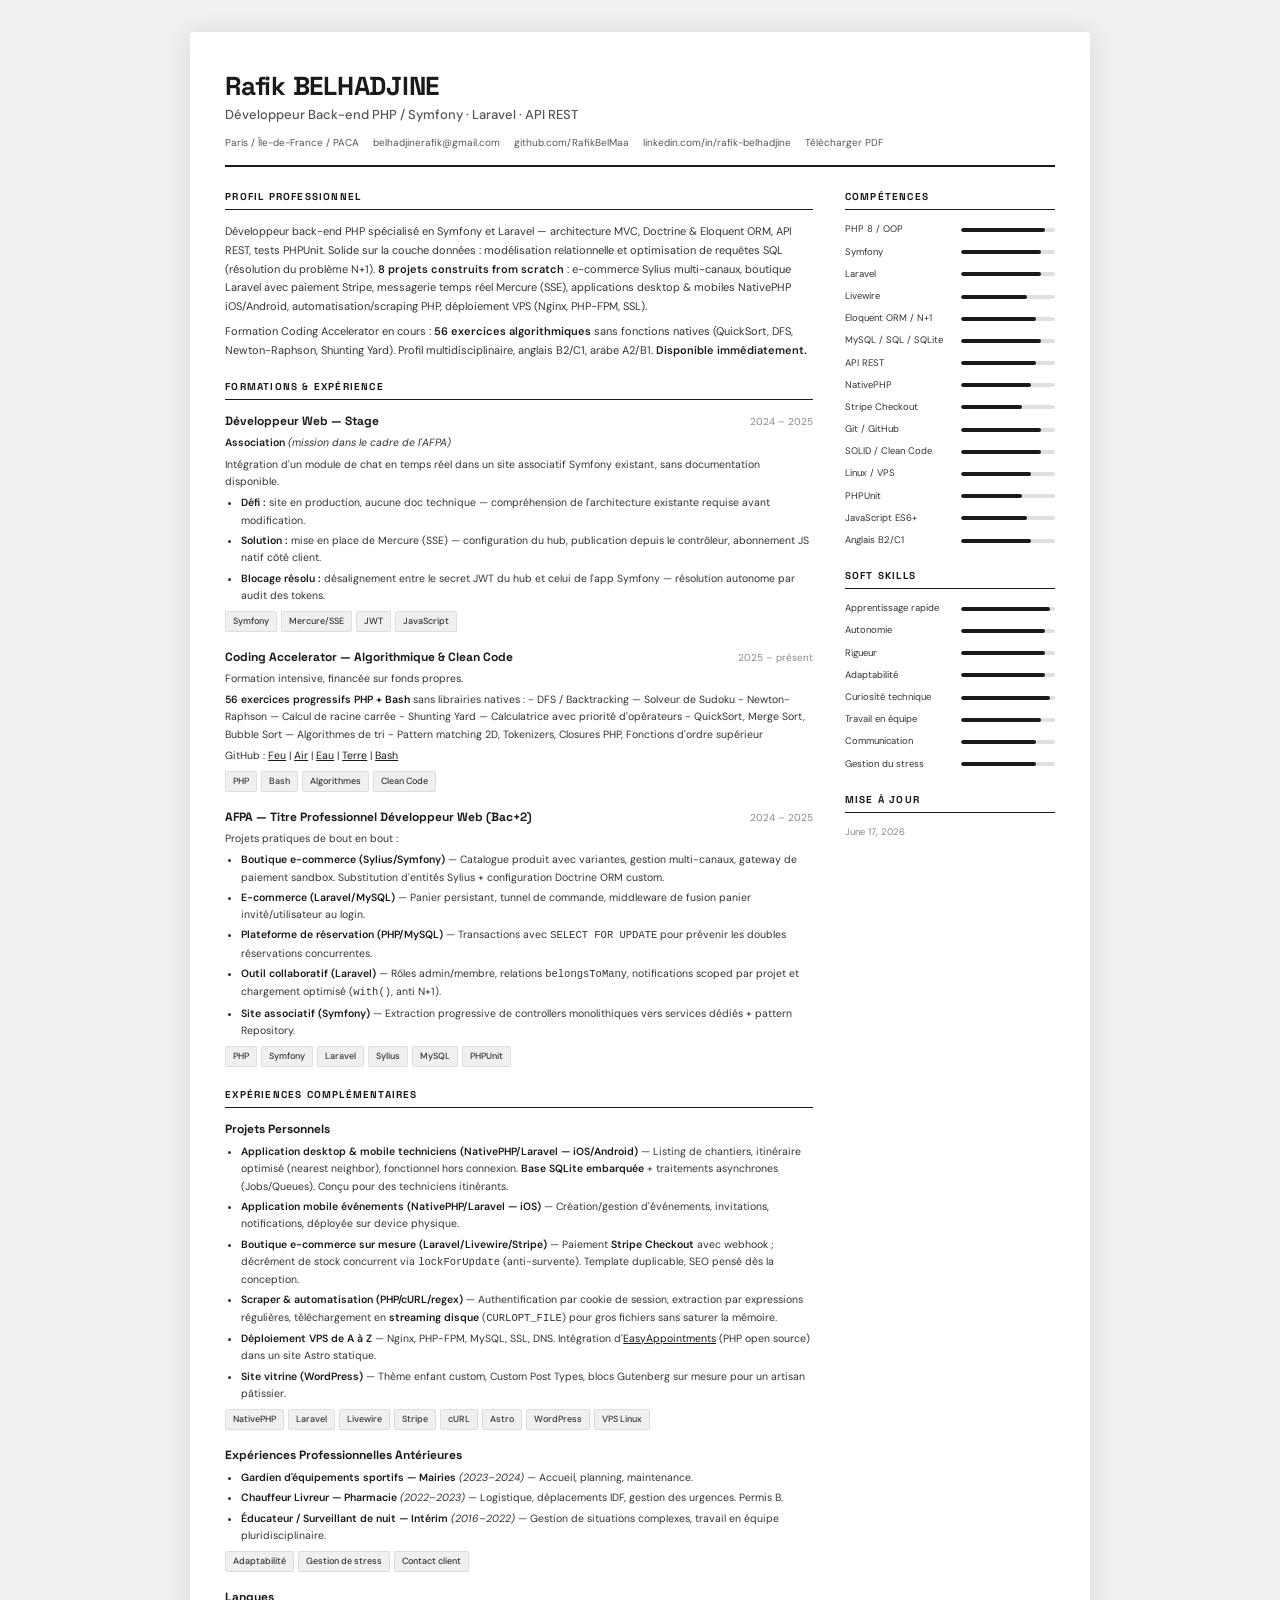
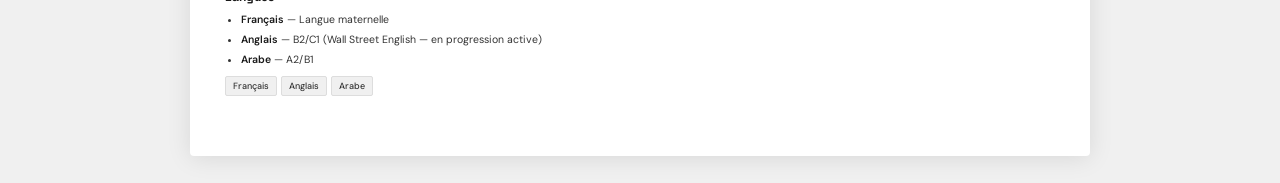
==== commit 26baa544: "Deploying to gh-pages from @ RafikBelMaa/cv-template@64dfc5bdeb20e0c308b453cba9243f19b5224d29 🚀" ====
--- a/index.html
+++ b/index.html
@@ -36,8 +36,8 @@
 
       <div class="section">
         <div class="section-title">Profil Professionnel</div>
-        <div class="summary-text"><p>Développeur back-end PHP spécialisé en Symfony et Laravel — architecture MVC, Doctrine ORM, API REST, tests PHPUnit.
-<strong>7 projets construits from scratch</strong> : e-commerce Sylius multi-canaux, messagerie temps réel Mercure (SSE), applications mobiles NativePHP iOS/Android, déploiement VPS (Nginx, PHP-FPM, SSL).</p>
+        <div class="summary-text"><p>Développeur back-end PHP spécialisé en Symfony et Laravel — architecture MVC, Doctrine &amp; Eloquent ORM, API REST, tests PHPUnit. Solide sur la couche données : modélisation relationnelle et optimisation de requêtes SQL (résolution du problème N+1).
+<strong>8 projets construits from scratch</strong> : e-commerce Sylius multi-canaux, boutique Laravel avec paiement Stripe, messagerie temps réel Mercure (SSE), applications desktop &amp; mobiles NativePHP iOS/Android, automatisation/scraping PHP, déploiement VPS (Nginx, PHP-FPM, SSL).</p>
 
 <p>Formation Coding Accelerator en cours : <strong>56 exercices algorithmiques</strong> sans fonctions natives (QuickSort, DFS, Newton-Raphson, Shunting Yard).
 Profil multidisciplinaire, anglais B2/C1, arabe A2/B1. <strong>Disponible immédiatement.</strong></p></div>
@@ -85,7 +85,7 @@
           </div>
           <div class="job-content"><p>Projets pratiques de bout en bout :</p>
 
-<ul><li><strong>Boutique e-commerce (Sylius/Symfony)</strong> — Catalogue produit avec variantes, gestion multi-canaux, gateway de paiement sandbox. Substitution d&#39;entités Sylius + configuration Doctrine ORM custom.</li><li><strong>E-commerce (Laravel/MySQL)</strong> — Panier persistant, tunnel de commande, middleware de fusion panier invité/utilisateur au login.</li><li><strong>Plateforme de réservation (PHP/MySQL)</strong> — Transactions avec <code>SELECT FOR UPDATE</code> pour prévenir les doubles réservations concurrentes.</li><li><strong>Outil collaboratif (Laravel)</strong> — Rôles admin/membre, notifications scoped par projet via Eloquent.</li><li><strong>Site associatif (Symfony)</strong> — Extraction progressive de controllers monolithiques vers services dédiés + pattern Repository.</li></ul></div>
+<ul><li><strong>Boutique e-commerce (Sylius/Symfony)</strong> — Catalogue produit avec variantes, gestion multi-canaux, gateway de paiement sandbox. Substitution d&#39;entités Sylius + configuration Doctrine ORM custom.</li><li><strong>E-commerce (Laravel/MySQL)</strong> — Panier persistant, tunnel de commande, middleware de fusion panier invité/utilisateur au login.</li><li><strong>Plateforme de réservation (PHP/MySQL)</strong> — Transactions avec <code>SELECT FOR UPDATE</code> pour prévenir les doubles réservations concurrentes.</li><li><strong>Outil collaboratif (Laravel)</strong> — Rôles admin/membre, relations <code>belongsToMany</code>, notifications scoped par projet et chargement optimisé (<code>with()</code>, anti N+1).</li><li><strong>Site associatif (Symfony)</strong> — Extraction progressive de controllers monolithiques vers services dédiés + pattern Repository.</li></ul></div>
           <div class="job-tags">
             <span class="tag">PHP</span><span class="tag">Symfony</span><span class="tag">Laravel</span><span class="tag">Sylius</span><span class="tag">MySQL</span><span class="tag">PHPUnit</span>
           </div>
@@ -96,9 +96,9 @@
         <div class="section-title">Expériences Complémentaires</div>
         <div class="job avoid-break">
           <div class="job-company">Projets Personnels</div>
-          <div class="job-content"><ul><li><strong>Application mobile techniciens (NativePHP/Laravel — iOS/Android)</strong> — Listing de chantiers, itinéraire optimisé (nearest neighbor), fonctionnel hors connexion. Conçu pour des techniciens itinérants.</li><li><strong>Application mobile événements (NativePHP/Laravel — iOS)</strong> — Création/gestion d&#39;événements, invitations, notifications, déployée sur device physique.</li><li><strong>Déploiement VPS de A à Z</strong> — Nginx, PHP-FPM, MySQL, SSL, DNS. Intégration d&#39;<a href="https://github.com/alextselegidis/easyappointments">EasyAppointments</a> (PHP open source) dans un site Astro statique.</li><li><strong>Site vitrine (WordPress)</strong> — Thème enfant custom, Custom Post Types, blocs Gutenberg sur mesure pour un artisan pâtissier.</li></ul></div>
-          <div class="job-tags">
-            <span class="tag">NativePHP</span><span class="tag">Laravel</span><span class="tag">Astro</span><span class="tag">WordPress</span><span class="tag">VPS Linux</span>
+          <div class="job-content"><ul><li><strong>Application desktop &amp; mobile techniciens (NativePHP/Laravel — iOS/Android)</strong> — Listing de chantiers, itinéraire optimisé (nearest neighbor), fonctionnel hors connexion. <strong>Base SQLite embarquée</strong> + traitements asynchrones (Jobs/Queues). Conçu pour des techniciens itinérants.</li><li><strong>Application mobile événements (NativePHP/Laravel — iOS)</strong> — Création/gestion d&#39;événements, invitations, notifications, déployée sur device physique.</li><li><strong>Boutique e-commerce sur mesure (Laravel/Livewire/Stripe)</strong> — Paiement <strong>Stripe Checkout</strong> avec webhook ; décrément de stock concurrent via <code>lockForUpdate</code> (anti-survente). Template duplicable, SEO pensé dès la conception.</li><li><strong>Scraper &amp; automatisation (PHP/cURL/regex)</strong> — Authentification par cookie de session, extraction par expressions régulières, téléchargement en <strong>streaming disque</strong> (<code>CURLOPT_FILE</code>) pour gros fichiers sans saturer la mémoire.</li><li><strong>Déploiement VPS de A à Z</strong> — Nginx, PHP-FPM, MySQL, SSL, DNS. Intégration d&#39;<a href="https://github.com/alextselegidis/easyappointments">EasyAppointments</a> (PHP open source) dans un site Astro statique.</li><li><strong>Site vitrine (WordPress)</strong> — Thème enfant custom, Custom Post Types, blocs Gutenberg sur mesure pour un artisan pâtissier.</li></ul></div>
+          <div class="job-tags">
+            <span class="tag">NativePHP</span><span class="tag">Laravel</span><span class="tag">Livewire</span><span class="tag">Stripe</span><span class="tag">cURL</span><span class="tag">Astro</span><span class="tag">WordPress</span><span class="tag">VPS Linux</span>
           </div>
         </div>
         <div class="job avoid-break">
@@ -138,7 +138,15 @@
             <div class="skill-bar-wrap"><div class="skill-bar-fill" style="width:85%"></div></div>
           </div>
           <div class="skill-item">
-            <span class="skill-name">MySQL / SQL</span>
+            <span class="skill-name">Livewire</span>
+            <div class="skill-bar-wrap"><div class="skill-bar-fill" style="width:70%"></div></div>
+          </div>
+          <div class="skill-item">
+            <span class="skill-name">Eloquent ORM / N+1</span>
+            <div class="skill-bar-wrap"><div class="skill-bar-fill" style="width:80%"></div></div>
+          </div>
+          <div class="skill-item">
+            <span class="skill-name">MySQL / SQL / SQLite</span>
             <div class="skill-bar-wrap"><div class="skill-bar-fill" style="width:85%"></div></div>
           </div>
           <div class="skill-item">
@@ -150,6 +158,10 @@
             <div class="skill-bar-wrap"><div class="skill-bar-fill" style="width:75%"></div></div>
           </div>
           <div class="skill-item">
+            <span class="skill-name">Stripe Checkout</span>
+            <div class="skill-bar-wrap"><div class="skill-bar-fill" style="width:65%"></div></div>
+          </div>
+          <div class="skill-item">
             <span class="skill-name">Git / GitHub</span>
             <div class="skill-bar-wrap"><div class="skill-bar-fill" style="width:85%"></div></div>
           </div>
@@ -216,7 +228,7 @@
 
       <div class="section">
         <div class="section-title">Mise à jour</div>
-        <p class="update-info"><time>April 30, 2026</time></p>
+        <p class="update-info"><time>June 17, 2026</time></p>
       </div>
 
     </div>
